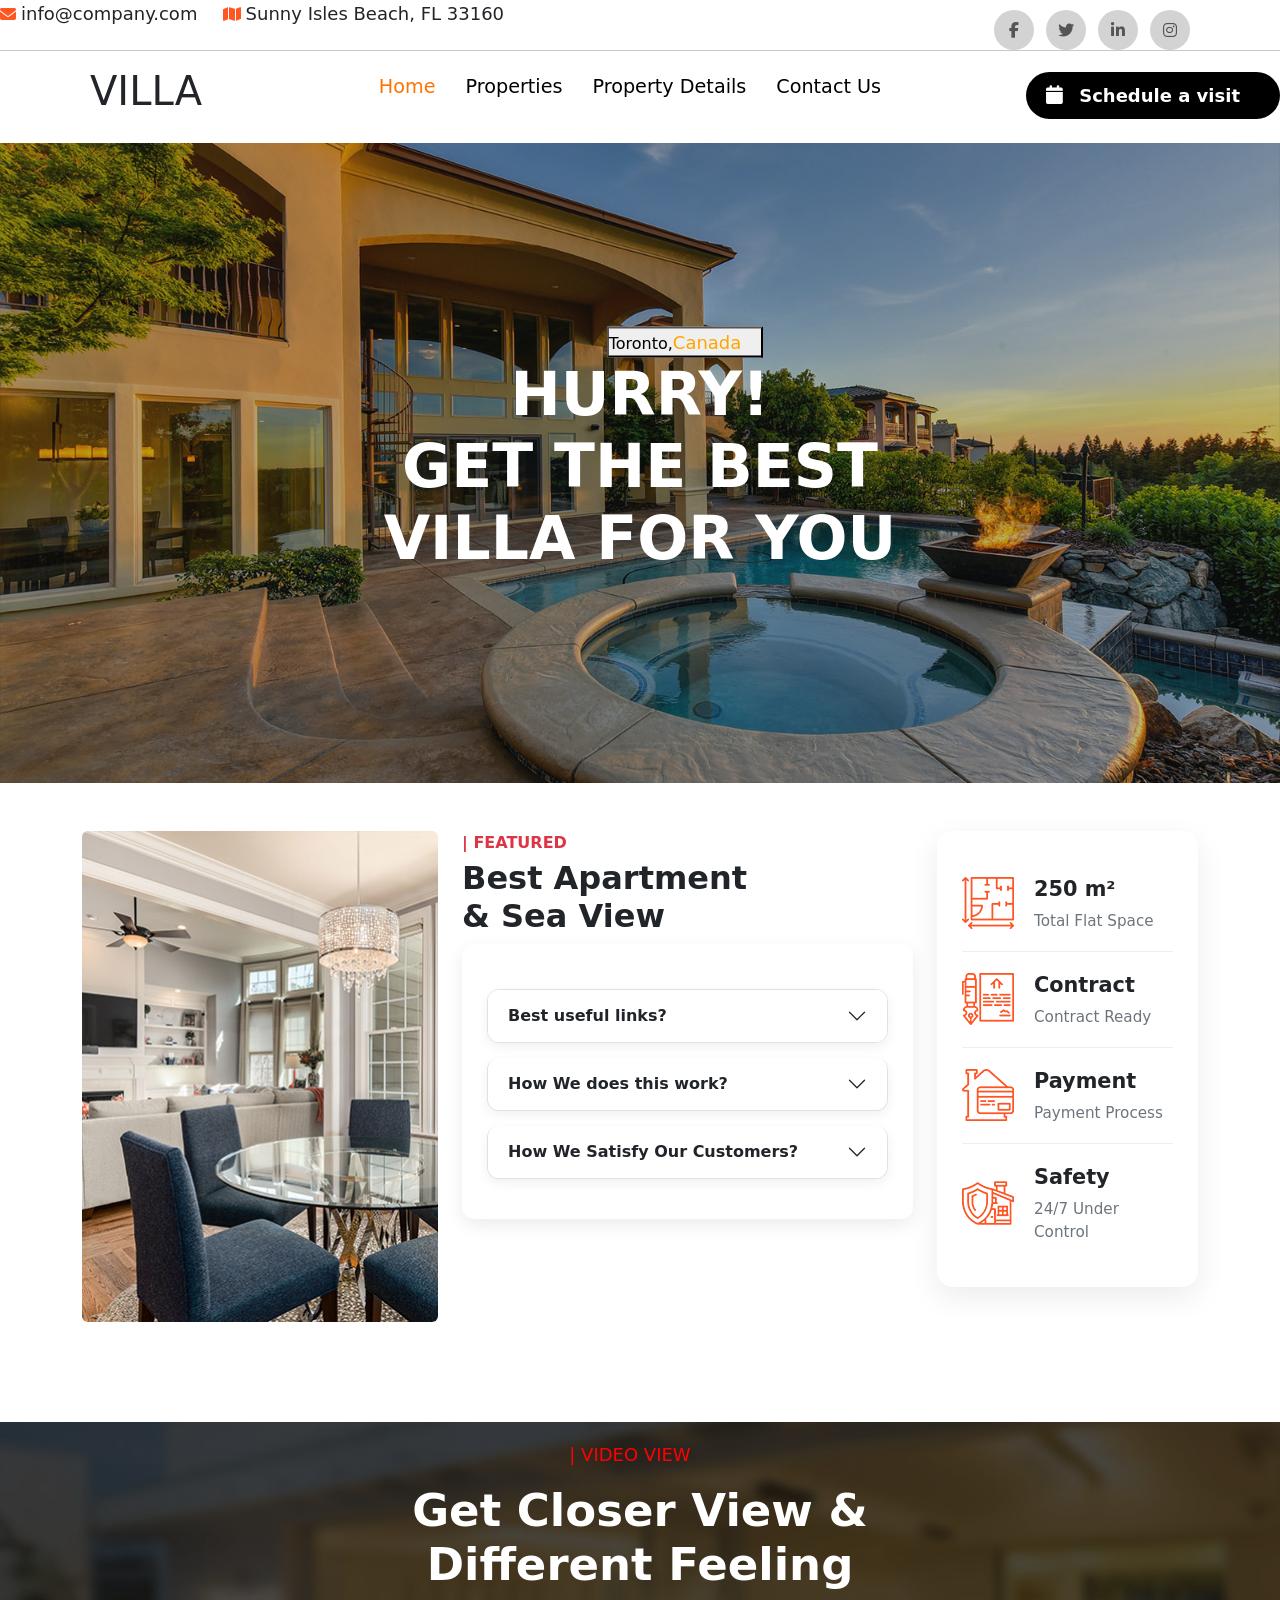
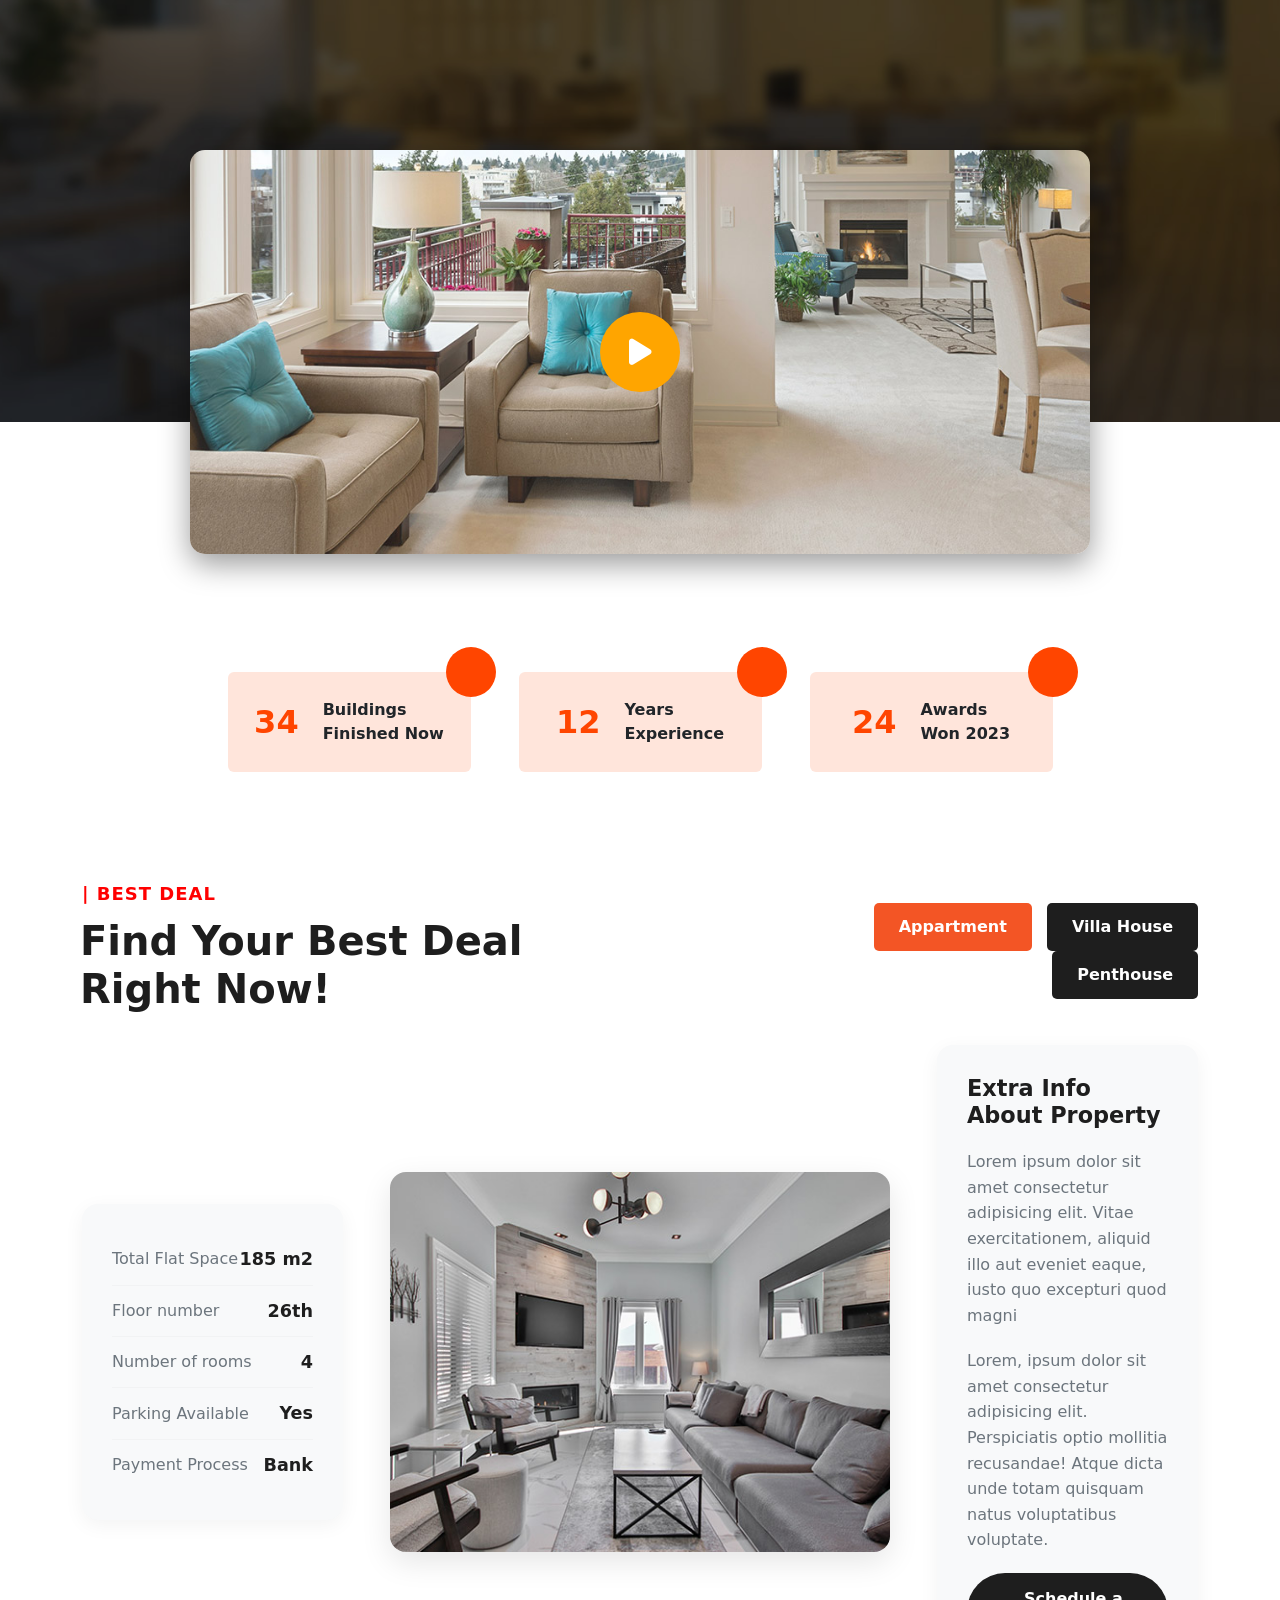
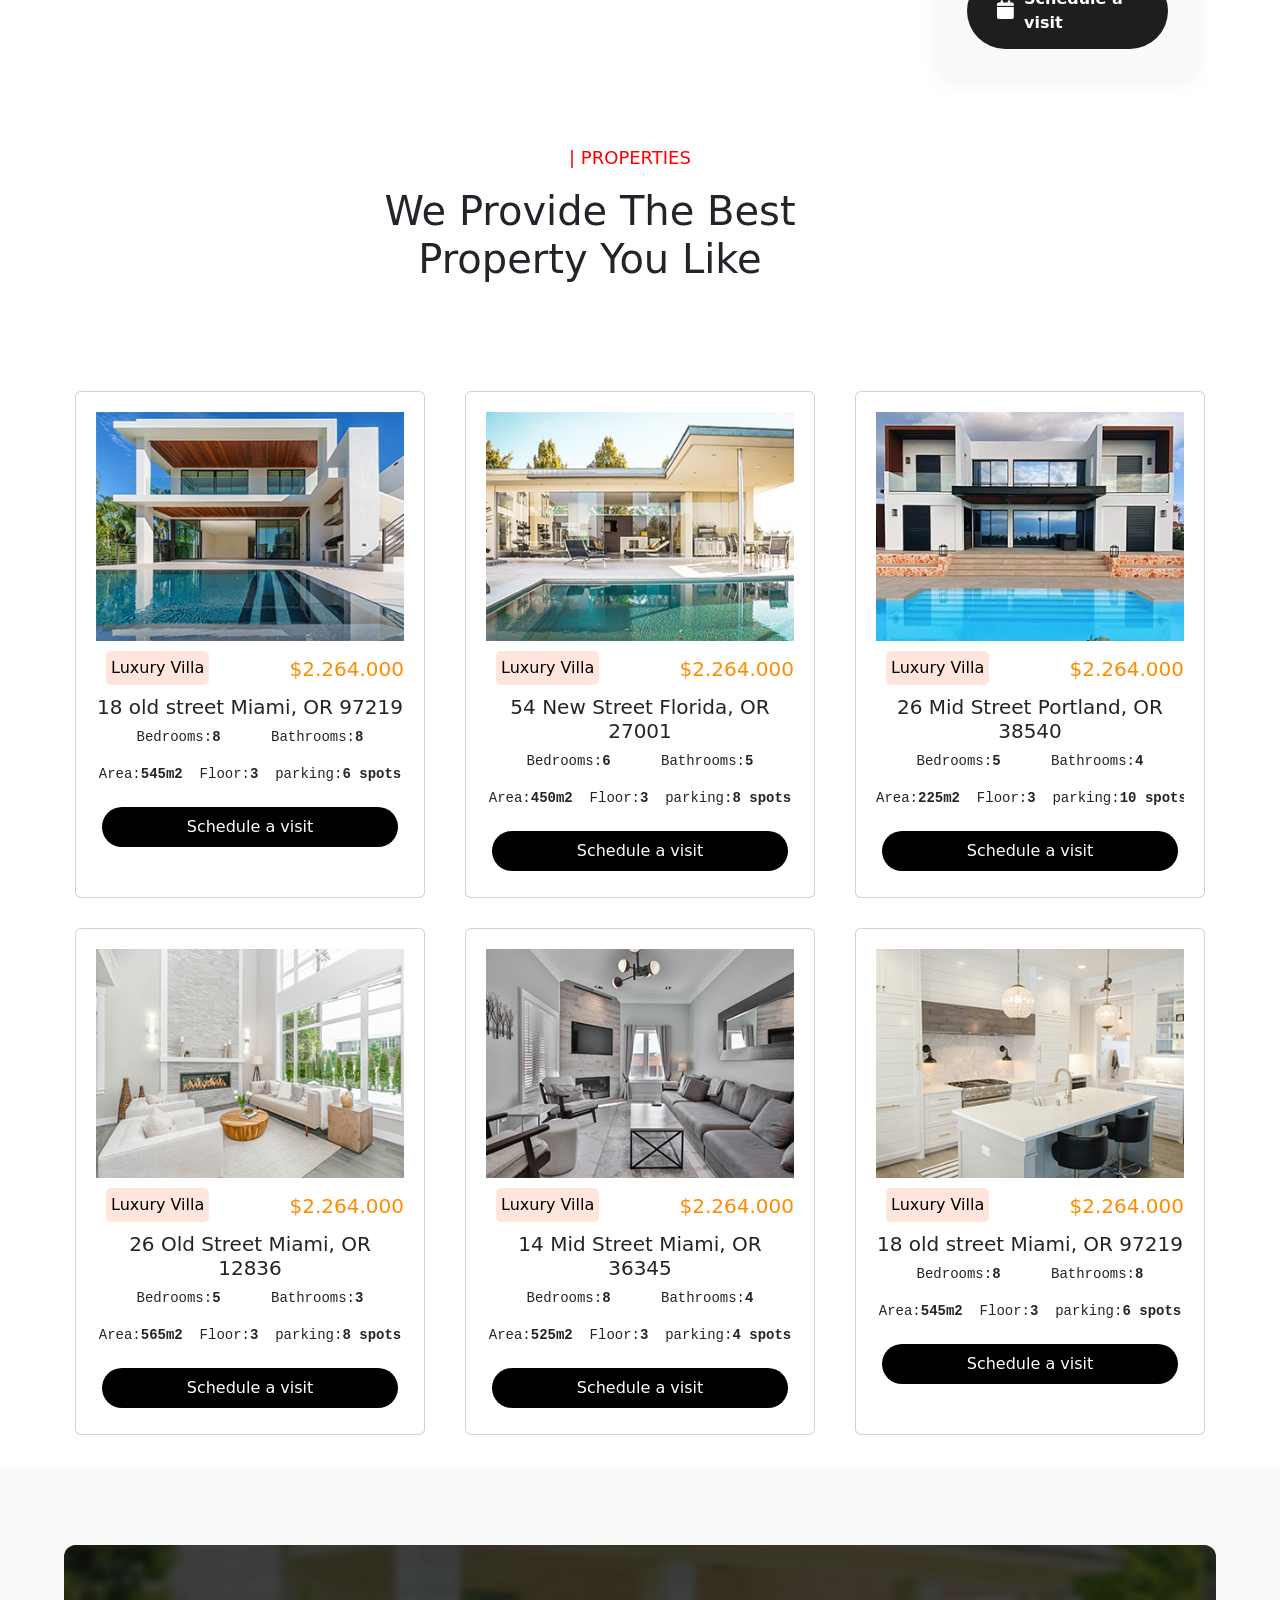
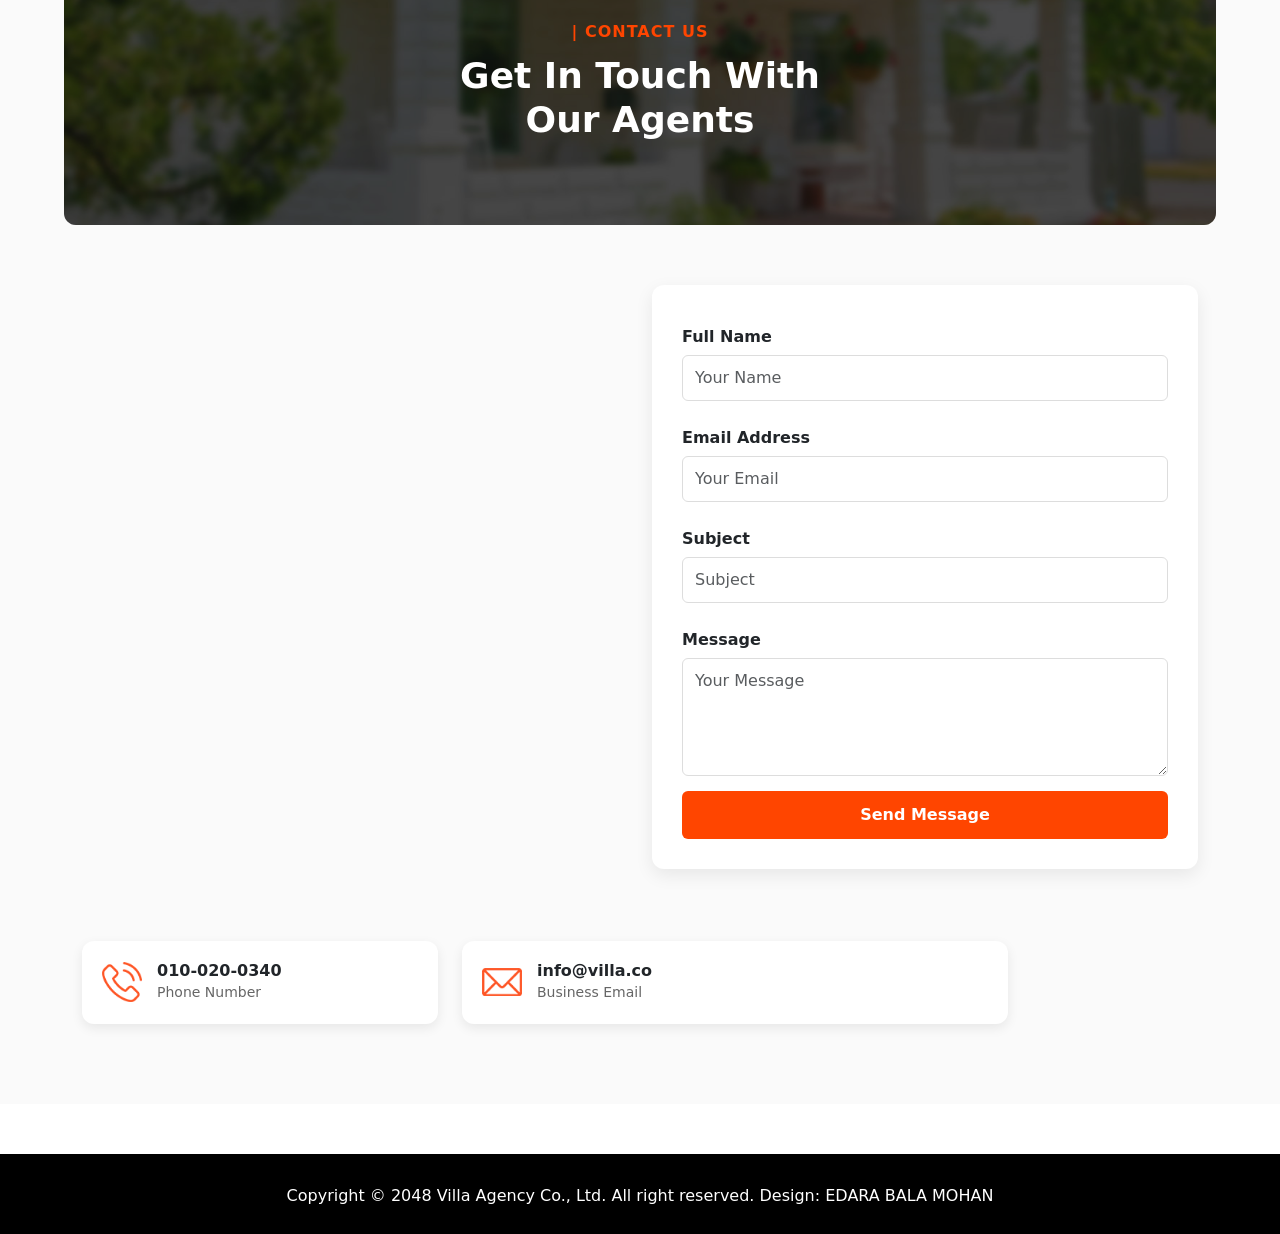
==== index.html @ 191e560f "Update Villa Project" ====
<!DOCTYPE html>
<html lang="en">
<head> 
    <meta charset="UTF-8">
    <meta name="viewport" content="width=device-width, initial-scale=1.0">
    <link rel="stylesheet" href="https://cdnjs.cloudflare.com/ajax/libs/font-awesome/6.5.1/css/all.min.css">
    <link rel="stylesheet" href="style.css">
    <link href="https://cdn.jsdelivr.net/npm/bootstrap@5.3.2/dist/css/bootstrap.min.css" rel="stylesheet">
    <title>Home</title>
</head>
<body>
        <i class="fas fa-envelope" style="color: #ff5722;"></i>
    <span> info@company.com</span>
    <i class="fas fa-map" style="color: #ff5722;"></i>
    <span>Sunny Isles Beach, FL 33160</span>
    
    <div class="social">
        <a href="#" class="circle facebook">
            <i class="fab fa-facebook-f"></i>
        </a>
        <a href="#" class="circle twitter">
            <i class="fab fa-twitter"></i>
        </a>
        <a href="#" class="circle linkedin">
            <i class="fab fa-linkedin-in"></i>
        </a>
        <a href="#" class="circle instagram">
            <i class="fab fa-instagram"></i>
        </a>
    </div>
    <hr>
        <header class="link">
            <h1>VILLA</h1>
            <ul>
                <li><a href="./index.html" class="active">Home</a></li>
                <li><a href="./properties.html">Properties</a></li>
                <li><a href="./propertydetails.html">Property Details</a></li>
                <li><a href="./contactus.html">Contact Us</a></li>
            </ul>
            <a class="cta1" href="#"><span style="color:white;">
                <span class="fa fa-calendar" style="color: white;"></span>
                Schedule a visit</span>
            </a>
        </header>
        <div class="hello">
            <img src="./ASSECTS/banner-01.jpg" alt="">
        </div>
        <div class="hello1">
            <button class="ha">Toronto,<span style="color: orange;">Canada</span></button>
            <h1>HURRY!</h1>
            <h1>GET THE BEST</h1>
            <h1>VILLA FOR YOU</h1>
        </div>
<div class="container my-5">
  <div class="row g-4 align-items-start">
    <div class="col-lg-4 col-md-12">
      <img src="./ASSECTS/featured.jpg" alt="Featured" class="img-fluid rounded">
    </div>

    <div class="col-lg-5 col-md-7">
      <p class="text-danger fw-bold mb-1">| FEATURED</p>
      <h2 class="fw-bold">Best Apartment<br>& Sea View</h2>

      <div class="links-box">
        <div class="accordion" id="accordionExample">
        <div class="accordion-item">
            <h2 class="accordion-header">
            <button class="accordion-button collapsed" type="button" data-bs-toggle="collapse" data-bs-target="#collapseOne" aria-expanded="false" aria-controls="collapseOne">
                Best useful links?
            </button>
            </h2>
            <div id="collapseOne" class="accordion-collapse collapse" data-bs-parent="#accordionExample">
            <div class="accordion-body">
                <p>Got <b>the best villa</b> website template in HTML css and
                Bootstrap for your business. XYZ provides you the <span style="color: blue;">best
                service</span> in the world. Please tell your friends about it.</p>
            </div>
            </div>
        </div>

        <div class="accordion-item">
            <h2 class="accordion-header">
            <button class="accordion-button collapsed" type="button" data-bs-toggle="collapse" data-bs-target="#collapseTwo" aria-expanded="false" aria-controls="collapseTwo">
                How We does this work?
            </button>
            </h2>
            <div id="collapseTwo" class="accordion-collapse collapse" data-bs-parent="#accordionExample">
            <div class="accordion-body">
                <p>Lorem ipsum dolor sit amet consectetur adipisicing elit.
                Maiores ipsa harum, amet veritatis dolorum itaque exercitationem?
                Debitis voluptas voluptatem,ipsum sed quaerat dolorum?</p>
            </div>
            </div>
        </div>

        <div class="accordion-item">
            <h2 class="accordion-header">
            <button class="accordion-button collapsed" type="button" data-bs-toggle="collapse" data-bs-target="#collapseThree" aria-expanded="false" aria-controls="collapseThree">
                How We Satisfy Our Customers?
            </button>
            </h2>
            <div id="collapseThree" class="accordion-collapse collapse" data-bs-parent="#accordionExample">
            <div class="accordion-body">
                <p>Lorem ipsum dolor, sit amet consectetur adipisicing elit. <br>
                Cumque, alias odit vitae sapiente, cum fuga ipsum, in ipsa illo <br>
                molestias reiciendis reprehenderit pariatur!</p>
            </div>
            </div>
        </div>
        </div>
      </div>
    </div>

    <div class="col-lg-3 col-md-5">
      <div class="info-card">
        <div class="info-item">
          <img class="home-2-img-icon" src="./ASSECTS/info-icon-01.png" alt="">
          <div>
            <div class="info-title">250 m²</div>
            <div class="info-sub">Total Flat Space</div>
          </div>
        </div>

        <div class="info-item">
          <img class="home-2-img-icon" src="./ASSECTS/info-icon-02.png" alt="">
          <div>
            <div class="info-title">Contract</div>
            <div class="info-sub">Contract Ready</div>
          </div>
        </div>

        <div class="info-item">
          <img class="home-2-img-icon" src="./ASSECTS/info-icon-03.png" alt="">
          <div>
            <div class="info-title">Payment</div>
            <div class="info-sub">Payment Process</div>
          </div>
        </div>

        <div class="info-item">
          <img class="home-2-img-icon" src="./ASSECTS/info-icon-04.png" alt="">
          <div>
            <div class="info-title">Safety</div>
            <div class="info-sub">24/7 Under Control</div>
          </div>
        </div>
      </div>
    </div>
  </div>
</div>
        <div class="ban">
            <div class="ban-text">
                <p class="small-text"><span style="color: red;">| VIDEO VIEW</span></p>
                <h2>Get Closer View &<br>Different Feeling</h2>
            </div>
            <div class="bn">
                <img src="./ASSECTS/video-frame.jpg" alt="">
                <div class="play-btn">
                    <i class="fa fa-play"></i>
                </div>
            </div>
        </div>
        <section class="ex">
            <div class="container my-5">
            <div class="row g-5 justify-content-center"> 
                <div class="col-6 col-md-3">
                <div class="rounded position-relative d-flex justify-content-center align-items-center px-4" 
                    style="background-color: #ffe5db; height: 100px;">
                    <span class="rounded-circle position-absolute top-0 start-100 translate-middle" 
                        style="width: 50px; height: 50px; background-color: orangered;"></span>
                    <div class="d-flex align-items-center">
                    <div class="fs-2 fw-bolder me-4" style="color: orangered;">34</div>
                    <div class="fw-semibold text-start">
                        Buildings<br>Finished Now
                    </div>
                    </div>
                </div>
                </div>

                <div class="col-6 col-md-3">
                <div class="rounded position-relative d-flex justify-content-center align-items-center px-4" 
                    style="background-color: #ffe5db; height: 100px;">
                    <span class="rounded-circle position-absolute top-0 start-100 translate-middle" 
                        style="width: 50px; height: 50px; background-color: orangered;"></span>
                    <div class="d-flex align-items-center">
                    <div class="fs-2 fw-bolder me-4" style="color: orangered;">12</div>
                    <div class="fw-semibold text-start">
                        Years<br>Experience
                    </div>
                    </div>
                </div>
                </div>

                <div class="col-6 col-md-3">
                <div class="rounded position-relative d-flex justify-content-center align-items-center px-4" 
                    style="background-color: #ffe5db; height: 100px;">
                    <span class="rounded-circle position-absolute top-0 start-100 translate-middle" 
                        style="width: 50px; height: 50px; background-color: orangered;"></span>
                    <div class="d-flex align-items-center">
                    <div class="fs-2 fw-bolder me-4" style="color: orangered;">24</div>
                    <div class="fw-semibold text-start">
                        Awards<br>Won 2023
                    </div>
                    </div>
                </div>
                </div>
            </div>
            </div>
        </section>
        <div class="container section-wrap">
            <div class="row align-items-center mb-4">
            <div class="col-lg-7">
                <div class="small-label"><span style="color: red;">| BEST DEAL</span></div>
                <h1 class="hero-title">Find Your Best Deal<br>Right Now!</h1>
            </div>
            <div class="col-lg-5">
                <div class="filters">
                    <button class="btn btn--accent">Appartment</button>
                    <button class="btn btn--dark">Villa House</button>
                    <button class="btn btn--dark">Penthouse</button>
                </div>
            </div>
        </div>
    
        <div class="row gy-4 align-items-center" >
            <div class="col-md-3 d-flex justify-content-center justify-content-md-start">
                <div class="flat-box">
                    <div class="flat-row" >
                        <div class="flat-label">Total Flat Space</div>
                        <div class="flat-value">185 m2</div>
                    </div>
                    <hr>

                    <div class="flat-row">
                        <div class="flat-label">Floor number</div>
                        <div class="flat-value">26th</div>
                    </div>
                    <hr>

                    <div class="flat-row" >
                        <div class="flat-label">Number of rooms</div>
                        <div class="flat-value">4</div>
                    </div>
                    <hr>

                    <div class="flat-row">
                        <div class="flat-label">Parking Available</div>
                        <div class="flat-value">Yes</div>
                    </div>
                    <hr >

                    <div class="flat-row" >
                        <div class="flat-label">Payment Process</div>
                        <div class="flat-value">Bank</div>
                    </div>
                </div>
            </div>

            <div class="col-md-6 d-flex justify-content-center">
                <img src="./ASSECTS/deal-01.jpg" alt="Property" class="house-pic">
            </div>
            <div class="col-md-3 d-flex justify-content-center justify-content-md-end">
                <div class="extra-info">
                    <h5>Extra Info About Property</h5>
                    <p style="justify-content:space-evenly">
                        Lorem ipsum dolor sit amet consectetur adipisicing elit. 
                        Vitae exercitationem, aliquid illo aut eveniet eaque, iusto quo excepturi quod magni  
                    </p>

                    <p>
                        Lorem, ipsum dolor sit amet consectetur adipisicing elit. Perspiciatis optio 
                        mollitia recusandae! Atque dicta unde totam quisquam natus voluptatibus voluptate.
                    </p>

                    <a class="cta" href="#">
                        <span class="fa fa-calendar"></span>
                        Schedule a visit
                    </a>
                </div>
            </div>
        </div>
  </div>
        <div class="best">
            <p><span style="color: red;">| PROPERTIES</span></p>
            <h1>We Provide The Best <br> Property You Like</h1>
        </div>
    <section class="product">
        <div class="card">
            <img src="./ASSECTS/property-01.jpg" alt="Boat">
            <div class="top-row">
                <button class="lu">Luxury Villa</button>
                <h5 class="price">$2.264.000</h5>
            </div>
            <h5>18 old street Miami, OR 97219</h5>
            <pre>Bedrooms:<b>8</b>      Bathrooms:<b>8</b></pre>
            <pre>Area:<b>545m2</b>  Floor:<b>3</b>  parking:<b>6 spots</b></pre>
            <button class="bo">Schedule a visit</button>
        </div>

        <div class="card">
            <img src="./ASSECTS/property-02.jpg" alt="Bat">
            <div class="top-row">
                <button class="lu">Luxury Villa</button>
                <h5 class="price">$2.264.000</h5>
            </div>
            <h5>54 New Street Florida, OR 27001</h5>
            <pre>Bedrooms:<b>6</b>      Bathrooms:<b>5</b></pre>
            <pre>Area:<b>450m2</b>  Floor:<b>3</b>  parking:<b>8 spots</b></pre>
            <button class="bo">Schedule a visit</button>
        </div>

        <div class="card">
            <img src="./ASSECTS/property-03.jpg" alt="Banana">
            <div class="top-row">
                <button class="lu">Luxury Villa</button>
                <h5 class="price">$2.264.000</h5>
            </div>
            <h5>26 Mid Street Portland, OR 38540</h5>
            <pre>Bedrooms:<b>5</b>      Bathrooms:<b>4</b></pre>
            <pre>Area:<b>225m2</b>  Floor:<b>3</b>  parking:<b>10 spots</b></pre>
            <button class="bo">Schedule a visit</button>
        </div>

        <div class="card">
            <img src="./ASSECTS/property-04.jpg" alt="Shoes">
            <div class="top-row">
                <button class="lu">Luxury Villa</button>
                <h5 class="price">$2.264.000</h5>
            </div>
            <h5>26 Old Street Miami, OR 12836</h5>
            <pre>Bedrooms:<b>5</b>      Bathrooms:<b>3</b></pre>
            <pre>Area:<b>565m2</b>  Floor:<b>3</b>  parking:<b>8 spots</b></pre>
            <button class="bo">Schedule a visit</button>
        </div>

        <div class="card">
            <img src="./ASSECTS/property-05.jpg" alt="Sun Glasses">
            <div class="top-row">
                <button class="lu">Luxury Villa</button>
                <h5 class="price">$2.264.000</h5>
            </div>
            <h5>14 Mid Street Miami, OR 36345</h5>
            <pre>Bedrooms:<b>8</b>      Bathrooms:<b>4</b></pre>
            <pre>Area:<b>525m2</b>  Floor:<b>3</b>  parking:<b>4 spots</b></pre>
            <button class="bo">Schedule a visit</button>
        </div>

        <div class="card">
            <img src="./ASSECTS/property-06.jpg" alt="Sun Screen">
            <div class="top-row">
                <button class="lu">Luxury Villa</button>
                <h5 class="price">$2.264.000</h5>
            </div>
            <h5>18 old street Miami, OR 97219</h5>
            <pre>Bedrooms:<b>8</b>      Bathrooms:<b>8</b></pre>
            <pre>Area:<b>545m2</b>  Floor:<b>3</b>  parking:<b>6 spots</b></pre>
            <button class="bo">Schedule a visit</button>
        </div>
    </section>

    <section class="contact-band" id="contact">

        <div class="contact-bg">
            <div class="contact-overlay">
                <p class="contact1">| CONTACT US</p>
                <h2 class="contact2">
                    Get In Touch With <br> Our Agents
                </h2>
            </div>
        </div>

        <div class="container mt-5">
            <div class="row g-4">

                <div class="col-lg-6">
                <iframe class="map-embed"
                    src="https://www.google.com/maps?q=KPHB,Hyderabad,Telangana&output=embed"
                    loading="lazy">
                </iframe>
                </div>

                <div class="col-lg-6">
                    <form class="contact-card">
                        <label>Full Name</label>
                        <input type="text" class="form-control" placeholder="Your Name">

                        <label>Email Address</label>
                        <input type="email" class="form-control" placeholder="Your Email">

                        <label>Subject</label>
                        <input type="text" class="form-control" placeholder="Subject">

                        <label>Message</label>
                        <textarea class="form-control" rows="4" placeholder="Your Message"></textarea>

                        <button class="btn-send">Send Message</button>
                    </form>
                </div>
            </div>

            <div class="row mt-5 g-4">
                <div class="col-md-4">
                    <div class="contact-info-box">
                        <img src="./ASSECTS/phone-icon.png">
                        <div>
                            <h6>010-020-0340</h6>
                            <small>Phone Number</small>
                        </div>
                    </div>
                </div>

                <div class="col-md-6">
                    <div class="contact-info-box">
                        <img src="./ASSECTS/email-icon.png">
                        <div>
                            <h6>info@villa.co</h6>
                            <small>Business Email</small>
                        </div>
                    </div>
                </div>
            </div>
        </div>

    </section>
    <footer>
        <div class="foo">
            Copyright &copy; 2048 Villa Agency Co., Ltd. All right reserved. Design: EDARA BALA MOHAN
        </div>
    </footer>
    <script src="https://cdn.jsdelivr.net/npm/bootstrap@5.3.8/dist/js/bootstrap.bundle.min.js"></script>
</body>
</html>
---- style.css ----
* {
    margin: 0;
    padding: 0;
    box-sizing: border-box;
}

body {
    font-family: Arial, sans-serif;
    background: #fff;
    color: #333;
}
span {
    font-size: large;
    margin-right: 20px;
}

hr {
    clear: both;
    margin-top: 20px;
}

/* =============================================
   NAVBAR / HEADER
   ============================================= */
.link {
    display: flex;
    flex-wrap: wrap;
    justify-content: space-between;
    align-items: center;
    position: sticky;
    top: 0;
    background-color: white;
    z-index: 1000;
}

.link h1 {
    margin-left: 90px;
}

.link a {
    text-decoration: none;
    color: black;
}

.link a.active {
    color: rgb(255, 115, 0);
}

ul {
    display: flex;
    list-style: none;
    gap: 30px;
    font-size: larger;
}

/* =============================================
   SOCIAL CIRCLES
   ============================================= */
.social {
    display: flex;
    gap: 12px;
    margin-top: 10px;
    float: right;
    margin-right: 90px;
}

.circle {
    width: 40px;
    height: 40px;
    background-color: #d3d3d3;
    border-radius: 50%;
    display: flex;
    align-items: center;
    justify-content: center;
    text-decoration: none;
    color: #555;
}

.circle:hover {
    background-color: orangered;
    color: #fff;
}

/* Footer social circles */
.foot {
    display: flex;
    gap: 12px;
    margin-top: 10px;
    margin-left: 530px;
}

.cir {
    width: 40px;
    height: 40px;
    background-color: #d3d3d3;
    border-radius: 50%;
    display: flex;
    align-items: center;
    justify-content: center;
    text-decoration: none;
    color: #555;
}

.cir:hover {
    background-color: rgb(255, 115, 0);
    color: #fff;
}

.cir1 {
    width: 40px;
    height: 40px;
    background-color: rgb(255, 115, 0);
    border-radius: 50%;
    display: flex;
    align-items: center;
    justify-content: center;
    text-decoration: none;
    color: white;
}

/* =============================================
   HOME / HERO
   ============================================= */
.home {
    padding: 20px;
    margin: 10px;
}

.hello {
    position: relative;
    margin-top: 20px;
}

.hello img {
    width: 100%;
    display: block;
}

.hello1 {
    position: absolute;
    top: 50%;
    left: 50%;
    transform: translate(-50%, -50%);
    text-align: center;
    color: white;
    width: 100%;
}

.hello1 .breadcrumb {
    background: white;
    color: black;
    border: none;
    padding: 10px 15px;
    display: inline-block;
    margin-bottom: 20px;
}

.hello1 h1 {
    margin: 0;
    font-size: 60px;
    font-weight: 700;
    color: white;
}

.ha {
    margin-left: 90px;
}

/* =============================================
   CTA BUTTONS
   ============================================= */
.cta1 {
    display: inline-flex;
    align-items: center;
    background-color: black;
    color: #fff;
    padding: 10px 20px;
    border-radius: 40px;
    text-decoration: none;
    font-weight: 600;
    border: none;
}

.cta1:hover {
    background-color: #f35525;
    color: #fff;
    text-decoration: none;
}

.cta1 .fa-calendar {
    margin-right: 10px;
    font-size: 1.2rem;
}

.cta {
    display: inline-flex;
    align-items: center;
    background-color: #1e1e1e;
    color: #fff;
    padding: 14px 30px;
    border-radius: 40px;
    text-decoration: none;
    font-weight: 600;
    transition: background-color 0.3s ease;
    border: none;
}

.cta:hover {
    background-color: #f35525;
    color: #fff;
    text-decoration: none;
}

.cta .fa-calendar {
    margin-right: 10px;
    font-size: 1.2rem;
}

/* =============================================
   FEATURE / INFO SECTION
   ============================================= */
.feature {
    margin-top: 150px;
    margin-left: 80px;
}

.info-card {
    background: #fff;
    padding: 25px;
    border-radius: 16px;
    box-shadow: 0 10px 30px rgba(0, 0, 0, 0.08);
}

.info-item {
    display: flex;
    align-items: center;
    gap: 20px;
    padding: 18px 0;
    border-bottom: 1px solid #eee;
}

.info-item:last-child {
    border-bottom: none;
}

.info-title {
    font-weight: 700;
    font-size: 1.3rem;
    margin-bottom: 5px;
}

.info-sub {
    color: #6c757d;
    font-size: 0.95rem;
}

/* =============================================
   SECTION LABELS & HEADINGS
   ============================================= */
.section-wrap {
    padding: 60px 0;
}

.small-label {
    color: #f35525;
    font-weight: 600;
    letter-spacing: 1px;
    margin-bottom: 10px;
}

.hero-title {
    font-size: 2.5rem;
    font-weight: 700;
    color: #1e1e1e;
    line-height: 1.2;
    margin-left: -2px;
}

.section-subtitle {
    color: #f35525;
    font-weight: 600;
    letter-spacing: 1px;
    margin-bottom: 10px;
}

.section-title {
    font-size: 2rem;
    font-weight: 700;
    margin-bottom: 20px;
}

.col-md-5 {
    margin-top: 20px;
}

.col-md-5 h2 {
    font-size: 32px;
    line-height: 1.3;
    margin-bottom: 20px;
}

/* =============================================
   FILTER BUTTONS
   ============================================= */
.filters {
    text-align: right;
}

.filters .btn {
    border-radius: 5px;
    padding: 12px 25px;
    font-weight: 600;
    font-size: 1rem;
    border: none;
    transition: all 0.3s ease;
    margin-left: 10px;
}

.btn.btn--accent,
.btn--accent {
    background-color: #f35525;
    color: #fff;
}

.btn.btn--accent:hover,
.btn--accent:hover {
    background-color: #d9441e;
    color: #fff;
}

.btn.btn--dark,
.btn--dark {
    background-color: #1e1e1e;
    color: #fff;
}

.btn.btn--dark:hover,
.btn--dark:hover {
    background-color: #2c2c2c;
    color: #fff;
}

/* =============================================
   PROPERTY / FLAT CARD
   ============================================= */
.flat-box {
    background: #f8f9fa;
    border-radius: 16px;
    padding: 30px;
    box-shadow: 0 5px 20px rgba(0, 0, 0, 0.05);
    width: 100%;
    max-width: 300px;
}

.flat-row {
    display: flex;
    justify-content: space-between;
    align-items: center;
    padding: 12px 0;
}

.flat-label {
    color: #6c757d;
    font-weight: 500;
    font-size: 1rem;
}

.flat-value {
    color: #1e1e1e;
    font-weight: 700;
    font-size: 1.1rem;
}

.flat-box hr {
    margin: 0;
    border: 0;
    border-top: 1px solid #e0e0e0;
}

.house-pic {
    width: 100%;
    max-width: 500px;
    border-radius: 16px;
    box-shadow: 0 10px 30px rgba(0, 0, 0, 0.1);
    display: block;
}

.extra-info {
    background: #f8f9fa;
    border-radius: 16px;
    padding: 30px;
    box-shadow: 0 5px 20px rgba(0, 0, 0, 0.05);
    width: 100%;
    max-width: 300px;
}

.extra-info h5 {
    font-size: 1.4rem;
    font-weight: 700;
    color: #1e1e1e;
    margin-bottom: 20px;
}

.extra-info p {
    color: #6c757d;
    line-height: 1.6;
    margin-bottom: 20px;
}

/* =============================================
   LINKS BOX
   ============================================= */
.links-box {
    background: #ffffff;
    padding: 25px;
    border-radius: 12px;
    box-shadow: 0 6px 18px rgba(0, 0, 0, 0.08);
}

.links-box h6 {
    font-size: 16px;
    font-weight: 700;
    margin-bottom: 10px;
}

.links-box hr {
    border: none;
    height: 1px;
    background: #e5e5e5;
    margin-bottom: 15px;
}

.links-box p {
    font-size: 15px;
    line-height: 1.7;
    color: #444;
    margin-bottom: 20px;
}

.links-box strong {
    display: block;
    margin-top: 10px;
    color: #000;
}

/* =============================================
   ACCORDION
   ============================================= */
.accordion {
    margin-top: 20px;
}

.accordion-item {
    border: none;
    border-radius: 12px !important;
    overflow: hidden;
    margin-bottom: 15px;
    box-shadow: 0 4px 12px rgba(0, 0, 0, 0.06);
}

.accordion-button {
    font-weight: 600;
    background: #fff;
    color: #000;
    padding: 1.2rem 1.5rem;
}

.accordion-button:not(.collapsed) {
    background: #fff5f0;
    color: #f35525;
    box-shadow: none;
}

.accordion-button:focus {
    box-shadow: none;
}

.accordion-body {
    padding: 1.5rem;
    font-size: 0.95rem;
    line-height: 1.7;
    color: #444;
}

/* =============================================
   PRODUCT / CARDS
   ============================================= */
.product {
    display: flex;
    flex-wrap: wrap;
    justify-content: center;
    column-gap: 40px;
    row-gap: 30px;
    margin: 30px 0;
    margin-top: 100px;
}

.card {
    border: 2px solid whitesmoke;
    width: 350px;
    border-radius: 10px;
    text-align: center;
    padding: 20px;
}

.card img {
    width: 100%;
    max-height: 250px;
    object-fit: contain;
}

.lu {
    background-color: #ffe5db;
    border: none;
    border-radius: 5px;
    margin-right: 10px;
    margin-left: 10px;
    padding: 5px;
    margin-bottom: 10px;
}

.top-row {
    display: flex;
    justify-content: space-between;
    align-items: center;
    margin-top: 10px;
}

.price {
    color: darkorange;
}

.bo {
    background-color: black;
    color: white;
    margin: 6px;
    padding: 8px 14px;
    cursor: pointer;
    border-radius: 40px;
    border: none;
}

.card button:hover {
    background-color: orange;
    color: white;
    border: 2px solid orange;
}

/* =============================================
   VIDEO BANNER SECTION
   ============================================= */
.ban {
    background-image: url(./ASSECTS/video-bg.jpg);
    height: 600px;
    background-size: cover;
    background-position: center;
    position: relative;
    display: flex;
    justify-content: center;
    align-items: center;
    flex-direction: column;
    margin-top: 100px;
}

.ban::before {
    content: "";
    position: absolute;
    top: 0;
    left: 0;
    width: 100%;
    height: 100%;
    background: rgba(0, 0, 0, 0.4);
}

.ban-text {
    position: relative;
    z-index: 2;
    text-align: center;
    color: white;
}

.ban-text h2 {
    font-size: 45px;
    font-weight: bold;
}

.bn {
    position: relative;
    bottom: -150px;
    z-index: 2;
}

.bn img {
    width: 900px;
    border-radius: 15px;
    box-shadow: 0 10px 30px rgba(0, 0, 0, 0.4);
}

.play-btn {
    position: absolute;
    top: 50%;
    left: 50%;
    transform: translate(-50%, -50%);
    width: 80px;
    height: 80px;
    background-color: orange;
    border-radius: 50%;
    display: flex;
    align-items: center;
    justify-content: center;
    cursor: pointer;
}

.play-btn i {
    color: white;
    font-size: 30px;
}

.ex {
    margin-top: 250px;
}

.best {
    margin-top: 5px;
    text-align: center;
    align-content: center;
}

.best h1 {
    margin-right: 100px;
}

/* =============================================
   SHOW / SIDEBAR NAV
   ============================================= */
.show {
    margin-top: 50px;
    margin-left: 50px;
}

.show a {
    text-decoration: none;
    color: white;
}

.show a:hover {
    color: orange;
}

.act {
    padding: 10px;
    background-color: orange;
    color: white;
    border-radius: 5px;
    justify-content: space-between;
    border: 2px solid orange;
}

.A {
    padding: 10px;
    background-color: black;
    color: white;
    border-radius: 5px;
    justify-content: space-between;
}

/* =============================================
   BANNER PAGE OVERLAY
   ============================================= */
.banner {
    position: relative;
    width: 100%;
    margin-top: 50px;
}

.banner img {
    width: 100%;
    display: block;
}

.banner-overlay {
    position: absolute;
    top: 50%;
    left: 50%;
    transform: translate(-50%, -50%);
    color: #fff;
    text-align: center;
}

.banner-overlay .breadcrumb {
    background-color: white;
    font-size: 1rem;
    letter-spacing: 2px;
    margin-bottom: 10px;
    border: none;
    border-radius: 2px;
    padding: 10px;
}

.banner-overlay h1 {
    font-size: 3.5rem;
    font-weight: 700;
    margin: 0;
}

.img-fluid {
    width: 600px;
    height: 500px;
}

/* =============================================
   CONTACT SECTION
   ============================================= */
.contact-band {
    padding: 80px 0;
    background: #fafafa;
}

.contact-bg {
    height: 280px;
    width: 90%;
    margin: 0 auto 60px;
    background: url("./ASSECTS/contact-bg.jpg") center/cover no-repeat;
    border-radius: 12px;
    position: relative;
}

.contact-overlay {
    position: absolute;
    inset: 0;
    background: rgba(0, 0, 0, 0.45);
    display: flex;
    flex-direction: column;
    align-items: center;
    justify-content: center;
    color: #fff;
    border-radius: 12px;
}

.contact1 {
    color: orangered;
    font-weight: 700;
    letter-spacing: 1px;
    margin-bottom: 10px;
}

.contact2 {
    font-size: 36px;
    font-weight: 800;
    text-align: center;
}

.map-embed {
    width: 100%;
    height: 380px;
    border: 0;
    border-radius: 12px;
}

.contact-card {
    background: #fff;
    padding: 30px;
    border-radius: 12px;
    box-shadow: 0 6px 18px rgba(0, 0, 0, 0.08);
    height: 100%;
    display: flex;
    flex-direction: column;
}

.contact-card label {
    font-weight: 600;
    margin: 10px 0 6px;
    display: block;
}

.contact-card .form-control {
    margin-bottom: 15px;
    padding: 10px 12px;
    border-radius: 6px;
    border: 1px solid #ddd;
}

.btn-send {
    background: orangered;
    color: #fff;
    border: none;
    padding: 12px;
    width: 100%;
    border-radius: 6px;
    font-weight: 600;
    cursor: pointer;
    transition: background 0.3s ease;
}

.btn-send:hover {
    background: #e14a30;
}

.contact-info-box {
    background: #fff;
    padding: 20px;
    border-radius: 12px;
    display: flex;
    align-items: center;
    gap: 15px;
    box-shadow: 0 4px 12px rgba(0, 0, 0, 0.08);
}

.contact-info-box img {
    width: 40px;
}

.contact-info-box h6 {
    margin: 0;
    font-weight: 700;
}

.contact-info-box small {
    color: #666;
}

/* =============================================
   FOOTER
   ============================================= */
.foo {
    text-align: center;
    background-color: #000;
    color: #fff;
    height: 80px;
    align-content: center;
    padding: 30px 0;
    margin-top: 50px;
}

/* =============================================
   RESPONSIVE — TABLET & MOBILE
   ============================================= */
@media (max-width: 768px) {

    .top-bar,
    .link {
        padding: 10px 20px;
    }

    .social {
        float: none;
        margin-right: 0;
        justify-content: center;
        width: 100%;
    }

    ul {
        flex-wrap: wrap;
        gap: 15px;
    }

    h1 {
        margin-left: 20px;
    }

    .banner-overlay h1 {
        font-size: 2rem;
    }

    .filters {
        text-align: left;
        margin-top: 20px;
    }

    .filters .btn {
        margin-left: 0;
        margin-right: 10px;
    }

    .flat-box,
    .extra-info {
        max-width: 100%;
    }

    .hello1 {
        left: 50%;
        transform: translateX(-50%);
        width: 100%;
        font-size: medium;
    }

    .hello1 h1 {
        font-size: 2rem;
    }

    .contact-bg {
        height: 280px;
        width: 90%;
        margin: 40px auto 60px;
    }

    .contact2 {
        font-size: 28px;
    }
}
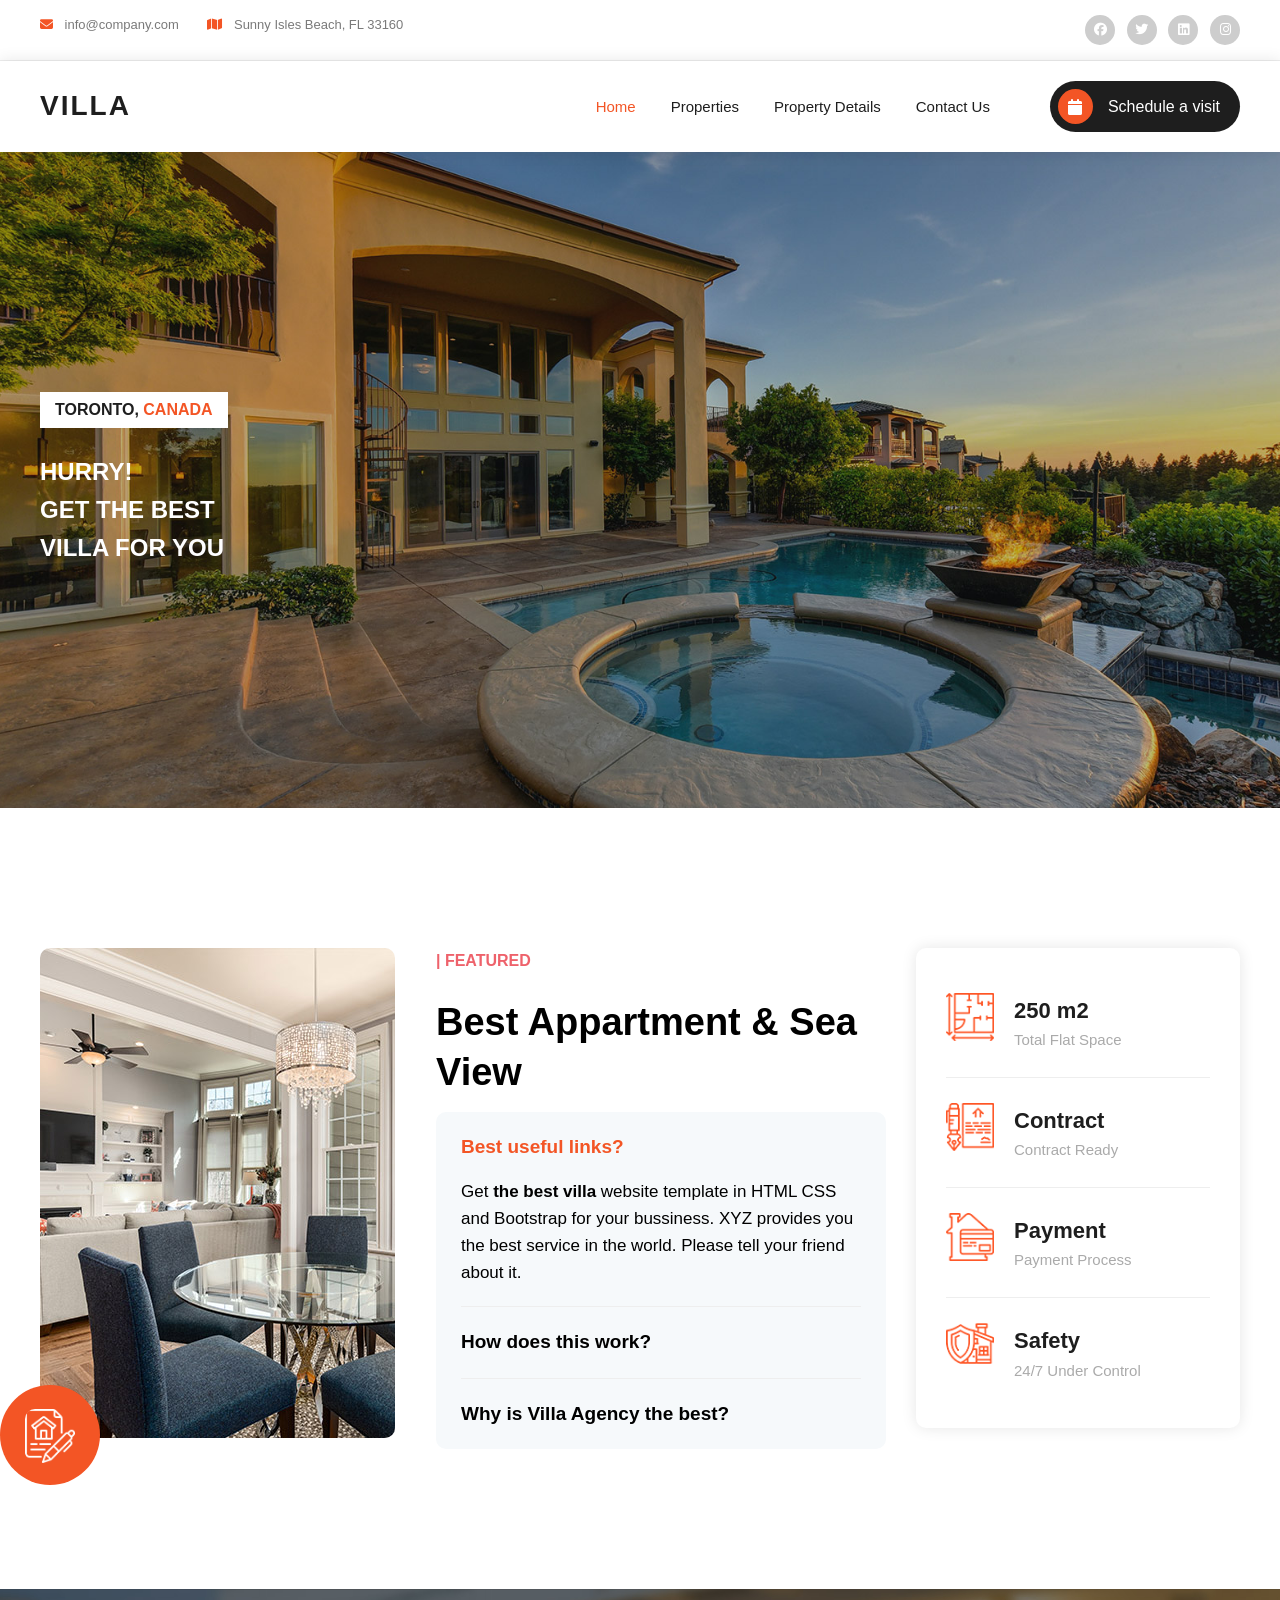
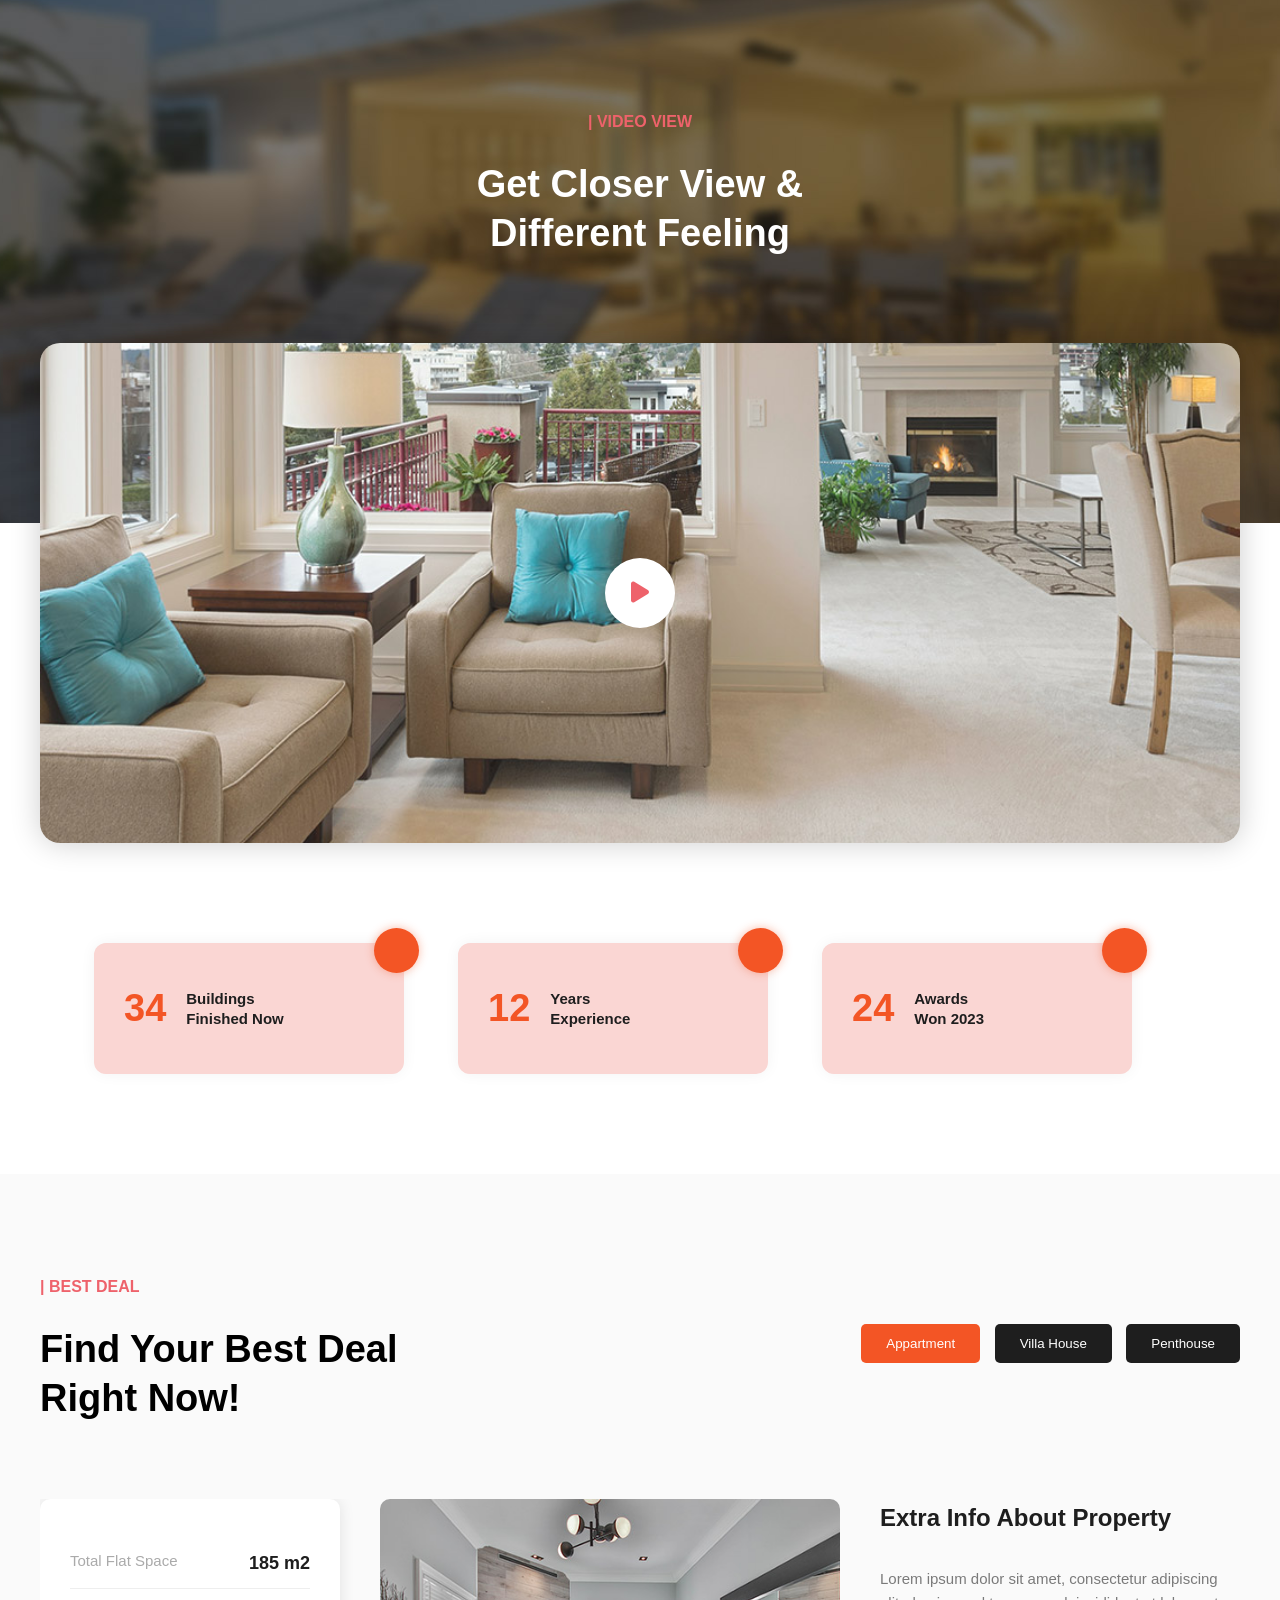
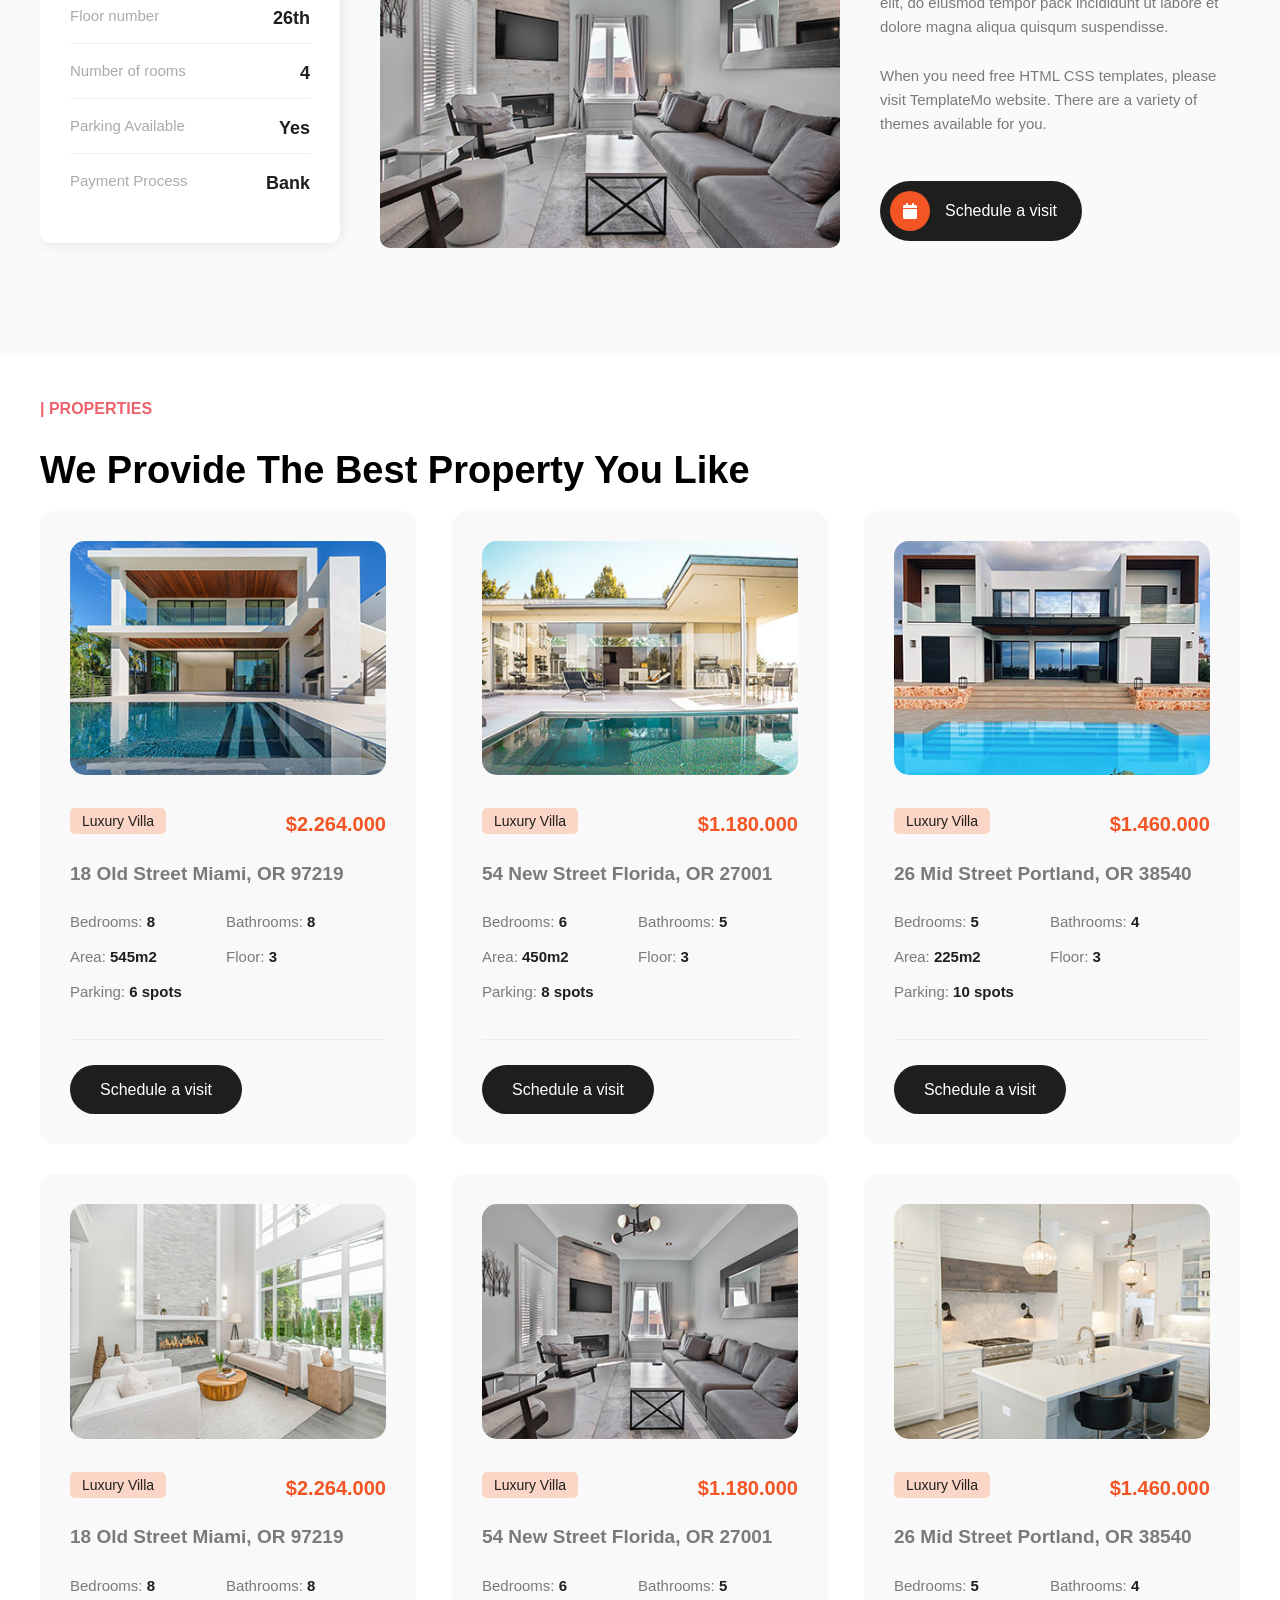
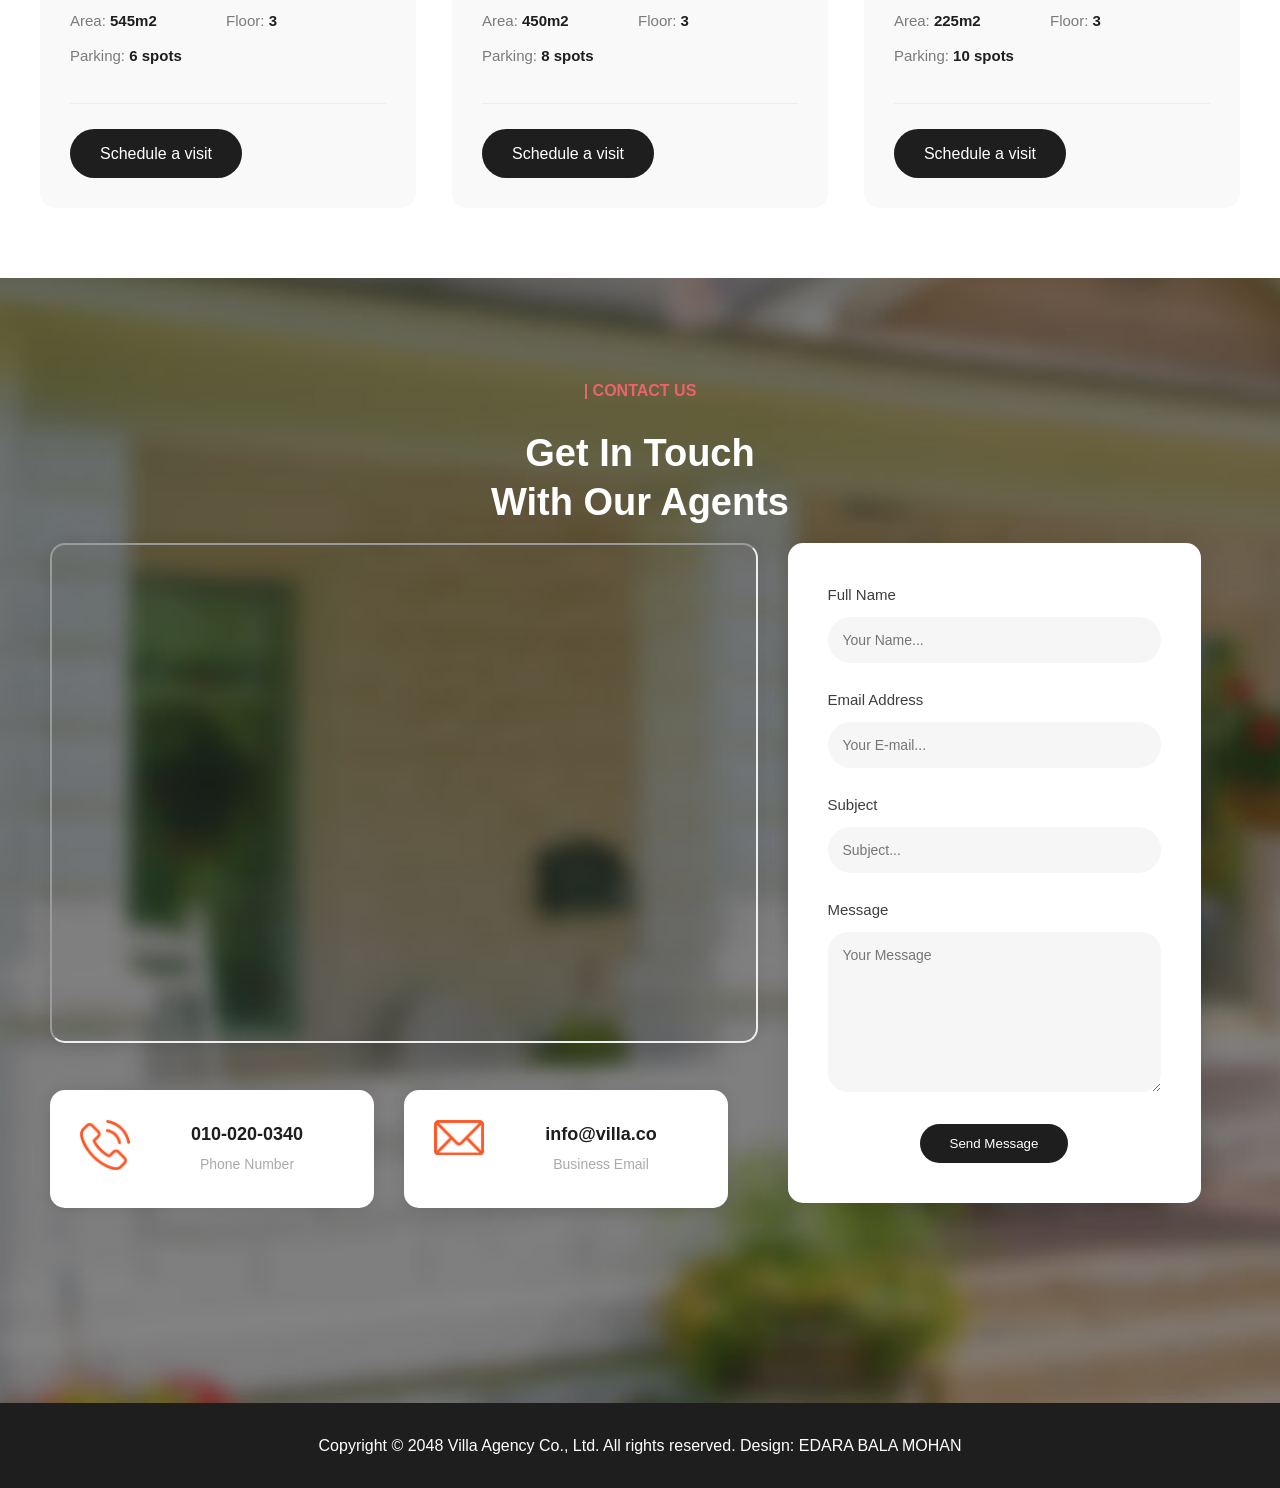
==== commit b4d71da3: "Merge remote changes" ====
--- a/index.html
+++ b/index.html
@@ -1,433 +1,368 @@
-
 <!DOCTYPE html>
 <html lang="en">
-<head> 
+
+<head>
     <meta charset="UTF-8">
     <meta name="viewport" content="width=device-width, initial-scale=1.0">
-    <link rel="stylesheet" href="https://cdnjs.cloudflare.com/ajax/libs/font-awesome/6.5.1/css/all.min.css">
-    <link rel="stylesheet" href="style.css">
-    <link href="https://cdn.jsdelivr.net/npm/bootstrap@5.3.2/dist/css/bootstrap.min.css" rel="stylesheet">
-    <title>Home</title>
+    <title>Villa Project</title>
+    <link rel="stylesheet" href="./style.css">
+    <!-- Icons -->
+    <link rel="stylesheet" href="https://cdnjs.cloudflare.com/ajax/libs/font-awesome/6.4.0/css/all.min.css">
 </head>
+
 <body>
-        <i class="fas fa-envelope" style="color: #ff5722;"></i>
-    <span> info@company.com</span>
-    <i class="fas fa-map" style="color: #ff5722;"></i>
-    <span>Sunny Isles Beach, FL 33160</span>
-    
-    <div class="social">
-        <a href="#" class="circle facebook">
-            <i class="fab fa-facebook-f"></i>
-        </a>
-        <a href="#" class="circle twitter">
-            <i class="fab fa-twitter"></i>
-        </a>
-        <a href="#" class="circle linkedin">
-            <i class="fab fa-linkedin-in"></i>
-        </a>
-        <a href="#" class="circle instagram">
-            <i class="fab fa-instagram"></i>
-        </a>
+    <!-- TOP BAR -->
+    <div class="top-info">
+        <div class="container clearfix">
+            <div class="info-left">
+                <div class="info-box"><i class="fa-solid fa-envelope"></i> info@company.com</div>
+                <div class="info-box"><i class="fa-solid fa-map"></i> Sunny Isles Beach, FL 33160</div>
+            </div>
+            <div class="info-right">
+                <div class="social-icons">
+                    <a href="#"><i class="fa-brands fa-facebook"></i></a>
+                    <a href="#"><i class="fa-brands fa-twitter"></i></a>
+                    <a href="#"><i class="fa-brands fa-linkedin"></i></a>
+                    <a href="#"><i class="fa-brands fa-instagram"></i></a>
+                </div>
+            </div>
+        </div>
     </div>
-    <hr>
-        <header class="link">
-            <h1>VILLA</h1>
-            <ul>
-                <li><a href="./index.html" class="active">Home</a></li>
-                <li><a href="./properties.html">Properties</a></li>
-                <li><a href="./propertydetails.html">Property Details</a></li>
-                <li><a href="./contactus.html">Contact Us</a></li>
-            </ul>
-            <a class="cta1" href="#"><span style="color:white;">
-                <span class="fa fa-calendar" style="color: white;"></span>
-                Schedule a visit</span>
-            </a>
-        </header>
-        <div class="hello">
-            <img src="./ASSECTS/banner-01.jpg" alt="">
-        </div>
-        <div class="hello1">
-            <button class="ha">Toronto,<span style="color: orange;">Canada</span></button>
-            <h1>HURRY!</h1>
-            <h1>GET THE BEST</h1>
-            <h1>VILLA FOR YOU</h1>
-        </div>
-<div class="container my-5">
-  <div class="row g-4 align-items-start">
-    <div class="col-lg-4 col-md-12">
-      <img src="./ASSECTS/featured.jpg" alt="Featured" class="img-fluid rounded">
+    <!-- HEADER -->
+    <header class="header">
+        <div class="container clear">
+            <a href="./index.html" class="logo">VILLA</a>
+            <nav class="nav clear">
+                <ul class="menu">
+                    <li><a href="./index.html"  class="active">Home</a></li>
+                    <li><a href="./properties.html">Properties</a></li>
+                    <li><a href="./property-details.html">Property Details</a></li>
+                    <li><a href="./contact.html">Contact Us</a></li>
+                </ul>
+                <a href="#" class="schedule-btn">
+                    <div class="round-icon"><i class="fa-solid fa-calendar"></i></div>
+                    Schedule a visit
+                </a>
+            </nav>
+        </div>
+    </header>
+    <!-- HERO SECTION -->
+    <section class="hero">
+        <div class="container">
+            <div class="label">TORONTO, <span class="orange-text">CANADA</span></div>
+            <h1>HURRY!<br>GET THE BEST<br>VILLA FOR YOU</h1>
+        </div>
+    </section>
+
+    <!-- FEATURED SECTION -->
+    <section class="featured">
+        <div class="container clearfix">
+
+            <div class="featured-left">
+                <img src="./Assets/featured.jpg" alt="Featured">
+                <div class="info-icon"><img src="./Assets/featured-icon.png" alt="Icon"></div>
+            </div>
+
+            <div class="featured-middle">
+                <div class="heading">
+                    <h6>| Featured</h6>
+                    <h2>Best Appartment & Sea View</h2>
+                </div>
+                <div class="accordion">
+                    <div class="item">
+                        <h4 class="orange-text">Best useful links?</h4>
+                        <p style="font-size: 17px;">Get <strong>the best villa</strong> website template in HTML CSS and
+                            Bootstrap for your bussiness. XYZ provides you the best service in the world. Please tell
+                            your friend about it.</p>
+                    </div>
+                    <div class="item">
+                        <h4>How does this work?</h4>
+                    </div>
+                    <div class="item">
+                        <h4>Why is Villa Agency the best?</h4>
+                    </div>
+                </div>
+            </div>
+
+            <div class="featured-right">
+                <div class="info-table">
+                    <div class="info-item">
+                        <img src="./Assets/info-icon-01.png" alt="Icon">
+                        <div class="text">
+                            <h4>250 m2</h4>
+                            <p>Total Flat Space</p>
+                        </div>
+                    </div>
+                    <div class="info-item">
+                        <img src="./Assets/info-icon-02.png" alt="Icon">
+                        <div class="text">
+                            <h4>Contract</h4>
+                            <p>Contract Ready</p>
+                        </div>
+                    </div>
+                    <div class="info-item">
+                        <img src="./Assets/info-icon-03.png" alt="Icon">
+                        <div class="text">
+                            <h4>Payment</h4>
+                            <p>Payment Process</p>
+                        </div>
+                    </div>
+                    <div class="info-item">
+                        <img src="./Assets/info-icon-04.png" alt="Icon">
+                        <div class="text">
+                            <h4>Safety</h4>
+                            <p>24/7 Under Control</p>
+                        </div>
+                    </div>
+                </div>
+            </div>
+
+        </div>
+    </section>
+    <!-- VIDEO SECTION -->
+    <div class="video-section">
+        <div class="container">
+            <div class="heading">
+                <h6>| Video View</h6>
+                <h2>Get Closer View & <br>Different Feeling</h2>
+            </div>
+        </div>
     </div>
-
-    <div class="col-lg-5 col-md-7">
-      <p class="text-danger fw-bold mb-1">| FEATURED</p>
-      <h2 class="fw-bold">Best Apartment<br>& Sea View</h2>
-
-      <div class="links-box">
-        <div class="accordion" id="accordionExample">
-        <div class="accordion-item">
-            <h2 class="accordion-header">
-            <button class="accordion-button collapsed" type="button" data-bs-toggle="collapse" data-bs-target="#collapseOne" aria-expanded="false" aria-controls="collapseOne">
-                Best useful links?
-            </button>
-            </h2>
-            <div id="collapseOne" class="accordion-collapse collapse" data-bs-parent="#accordionExample">
-            <div class="accordion-body">
-                <p>Got <b>the best villa</b> website template in HTML css and
-                Bootstrap for your business. XYZ provides you the <span style="color: blue;">best
-                service</span> in the world. Please tell your friends about it.</p>
-            </div>
-            </div>
-        </div>
-
-        <div class="accordion-item">
-            <h2 class="accordion-header">
-            <button class="accordion-button collapsed" type="button" data-bs-toggle="collapse" data-bs-target="#collapseTwo" aria-expanded="false" aria-controls="collapseTwo">
-                How We does this work?
-            </button>
-            </h2>
-            <div id="collapseTwo" class="accordion-collapse collapse" data-bs-parent="#accordionExample">
-            <div class="accordion-body">
-                <p>Lorem ipsum dolor sit amet consectetur adipisicing elit.
-                Maiores ipsa harum, amet veritatis dolorum itaque exercitationem?
-                Debitis voluptas voluptatem,ipsum sed quaerat dolorum?</p>
-            </div>
-            </div>
-        </div>
-
-        <div class="accordion-item">
-            <h2 class="accordion-header">
-            <button class="accordion-button collapsed" type="button" data-bs-toggle="collapse" data-bs-target="#collapseThree" aria-expanded="false" aria-controls="collapseThree">
-                How We Satisfy Our Customers?
-            </button>
-            </h2>
-            <div id="collapseThree" class="accordion-collapse collapse" data-bs-parent="#accordionExample">
-            <div class="accordion-body">
-                <p>Lorem ipsum dolor, sit amet consectetur adipisicing elit. <br>
-                Cumque, alias odit vitae sapiente, cum fuga ipsum, in ipsa illo <br>
-                molestias reiciendis reprehenderit pariatur!</p>
-            </div>
-            </div>
-        </div>
-        </div>
-      </div>
-    </div>
-
-    <div class="col-lg-3 col-md-5">
-      <div class="info-card">
-        <div class="info-item">
-          <img class="home-2-img-icon" src="./ASSECTS/info-icon-01.png" alt="">
-          <div>
-            <div class="info-title">250 m²</div>
-            <div class="info-sub">Total Flat Space</div>
-          </div>
-        </div>
-
-        <div class="info-item">
-          <img class="home-2-img-icon" src="./ASSECTS/info-icon-02.png" alt="">
-          <div>
-            <div class="info-title">Contract</div>
-            <div class="info-sub">Contract Ready</div>
-          </div>
-        </div>
-
-        <div class="info-item">
-          <img class="home-2-img-icon" src="./ASSECTS/info-icon-03.png" alt="">
-          <div>
-            <div class="info-title">Payment</div>
-            <div class="info-sub">Payment Process</div>
-          </div>
-        </div>
-
-        <div class="info-item">
-          <img class="home-2-img-icon" src="./ASSECTS/info-icon-04.png" alt="">
-          <div>
-            <div class="info-title">Safety</div>
-            <div class="info-sub">24/7 Under Control</div>
-          </div>
-        </div>
-      </div>
-    </div>
-  </div>
-</div>
-        <div class="ban">
-            <div class="ban-text">
-                <p class="small-text"><span style="color: red;">| VIDEO VIEW</span></p>
-                <h2>Get Closer View &<br>Different Feeling</h2>
-            </div>
-            <div class="bn">
-                <img src="./ASSECTS/video-frame.jpg" alt="">
-                <div class="play-btn">
-                    <i class="fa fa-play"></i>
-                </div>
-            </div>
-        </div>
-        <section class="ex">
-            <div class="container my-5">
-            <div class="row g-5 justify-content-center"> 
-                <div class="col-6 col-md-3">
-                <div class="rounded position-relative d-flex justify-content-center align-items-center px-4" 
-                    style="background-color: #ffe5db; height: 100px;">
-                    <span class="rounded-circle position-absolute top-0 start-100 translate-middle" 
-                        style="width: 50px; height: 50px; background-color: orangered;"></span>
-                    <div class="d-flex align-items-center">
-                    <div class="fs-2 fw-bolder me-4" style="color: orangered;">34</div>
-                    <div class="fw-semibold text-start">
-                        Buildings<br>Finished Now
-                    </div>
-                    </div>
-                </div>
-                </div>
-
-                <div class="col-6 col-md-3">
-                <div class="rounded position-relative d-flex justify-content-center align-items-center px-4" 
-                    style="background-color: #ffe5db; height: 100px;">
-                    <span class="rounded-circle position-absolute top-0 start-100 translate-middle" 
-                        style="width: 50px; height: 50px; background-color: orangered;"></span>
-                    <div class="d-flex align-items-center">
-                    <div class="fs-2 fw-bolder me-4" style="color: orangered;">12</div>
-                    <div class="fw-semibold text-start">
-                        Years<br>Experience
-                    </div>
-                    </div>
-                </div>
-                </div>
-
-                <div class="col-6 col-md-3">
-                <div class="rounded position-relative d-flex justify-content-center align-items-center px-4" 
-                    style="background-color: #ffe5db; height: 100px;">
-                    <span class="rounded-circle position-absolute top-0 start-100 translate-middle" 
-                        style="width: 50px; height: 50px; background-color: orangered;"></span>
-                    <div class="d-flex align-items-center">
-                    <div class="fs-2 fw-bolder me-4" style="color: orangered;">24</div>
-                    <div class="fw-semibold text-start">
-                        Awards<br>Won 2023
-                    </div>
-                    </div>
-                </div>
-                </div>
-            </div>
-            </div>
-        </section>
-        <div class="container section-wrap">
-            <div class="row align-items-center mb-4">
-            <div class="col-lg-7">
-                <div class="small-label"><span style="color: red;">| BEST DEAL</span></div>
-                <h1 class="hero-title">Find Your Best Deal<br>Right Now!</h1>
-            </div>
-            <div class="col-lg-5">
-                <div class="filters">
-                    <button class="btn btn--accent">Appartment</button>
-                    <button class="btn btn--dark">Villa House</button>
-                    <button class="btn btn--dark">Penthouse</button>
-                </div>
-            </div>
-        </div>
-    
-        <div class="row gy-4 align-items-center" >
-            <div class="col-md-3 d-flex justify-content-center justify-content-md-start">
-                <div class="flat-box">
-                    <div class="flat-row" >
-                        <div class="flat-label">Total Flat Space</div>
-                        <div class="flat-value">185 m2</div>
-                    </div>
-                    <hr>
-
-                    <div class="flat-row">
-                        <div class="flat-label">Floor number</div>
-                        <div class="flat-value">26th</div>
-                    </div>
-                    <hr>
-
-                    <div class="flat-row" >
-                        <div class="flat-label">Number of rooms</div>
-                        <div class="flat-value">4</div>
-                    </div>
-                    <hr>
-
-                    <div class="flat-row">
-                        <div class="flat-label">Parking Available</div>
-                        <div class="flat-value">Yes</div>
-                    </div>
-                    <hr >
-
-                    <div class="flat-row" >
-                        <div class="flat-label">Payment Process</div>
-                        <div class="flat-value">Bank</div>
-                    </div>
-                </div>
-            </div>
-
-            <div class="col-md-6 d-flex justify-content-center">
-                <img src="./ASSECTS/deal-01.jpg" alt="Property" class="house-pic">
-            </div>
-            <div class="col-md-3 d-flex justify-content-center justify-content-md-end">
-                <div class="extra-info">
-                    <h5>Extra Info About Property</h5>
-                    <p style="justify-content:space-evenly">
-                        Lorem ipsum dolor sit amet consectetur adipisicing elit. 
-                        Vitae exercitationem, aliquid illo aut eveniet eaque, iusto quo excepturi quod magni  
-                    </p>
-
-                    <p>
-                        Lorem, ipsum dolor sit amet consectetur adipisicing elit. Perspiciatis optio 
-                        mollitia recusandae! Atque dicta unde totam quisquam natus voluptatibus voluptate.
-                    </p>
-
-                    <a class="cta" href="#">
-                        <span class="fa fa-calendar"></span>
+    <section class="video-container">
+        <div class="container">
+            <div class="video-content">
+                <a href="#" class="play-btn"><i class="fa fa-play"></i></a>
+            </div>
+        </div>
+    </section>
+    <!-- STATS SECTION -->
+    <section class="stats">
+        <div class="container clearfix">
+            <div class="stat-card">
+                <h2>34</h2>
+                <p>Buildings <br>Finished Now</p>
+                <div class="dot"></div>
+            </div>
+            <div class="stat-card">
+                <h2>12</h2>
+                <p>Years <br>Experience</p>
+                <div class="dot"></div>
+            </div>
+            <div class="stat-card">
+                <h2>24</h2>
+                <p>Awards <br>Won 2023</p>
+                <div class="dot"></div>
+            </div>
+        </div>
+    </section>
+    <!-- BEST DEAL SECTION -->
+    <section class="best-deal">
+        <div class="container">
+            <div class="clearfix">
+                <div class="heading">
+                    <h6>| Best Deal</h6>
+                    <h2>Find Your Best Deal <br> Right Now!</h2>
+                </div>
+                <div class="deal-tabs">
+                    <button class="tab-button active">Appartment</button>
+                    <button class="tab-button">Villa House</button>
+                    <button class="tab-button">Penthouse</button>
+                </div>
+            </div>
+
+            <div class="deal-content clearfix">
+                <div class="deal-info">
+                    <ul>
+                        <li>Total Flat Space <span>185 m2</span></li>
+                        <li>Floor number <span>26th</span></li>
+                        <li>Number of rooms <span>4</span></li>
+                        <li>Parking Available <span>Yes</span></li>
+                        <li>Payment Process <span>Bank</span></li>
+                    </ul>
+                </div>
+                <div class="deal-image">
+                    <img src="./Assets/deal-01.jpg" alt="Deal">
+                </div>
+                <div class="deal-text">
+                    <h3>Extra Info About Property</h3>
+                    <p>Lorem ipsum dolor sit amet, consectetur adipiscing elit, do eiusmod tempor pack incididunt ut
+                        labore et dolore magna aliqua quisqum suspendisse.</p>
+                    <p>When you need free HTML CSS templates, please visit TemplateMo website. There are a variety of
+                        themes available for you.</p>
+                    <a href="#" class="visit-button">
+                        <div class="icon-circle"><i class="fa-solid fa-calendar"></i></div>
                         Schedule a visit
                     </a>
                 </div>
             </div>
         </div>
-  </div>
-        <div class="best">
-            <p><span style="color: red;">| PROPERTIES</span></p>
-            <h1>We Provide The Best <br> Property You Like</h1>
-        </div>
-    <section class="product">
-        <div class="card">
-            <img src="./ASSECTS/property-01.jpg" alt="Boat">
-            <div class="top-row">
-                <button class="lu">Luxury Villa</button>
-                <h5 class="price">$2.264.000</h5>
-            </div>
-            <h5>18 old street Miami, OR 97219</h5>
-            <pre>Bedrooms:<b>8</b>      Bathrooms:<b>8</b></pre>
-            <pre>Area:<b>545m2</b>  Floor:<b>3</b>  parking:<b>6 spots</b></pre>
-            <button class="bo">Schedule a visit</button>
-        </div>
-
-        <div class="card">
-            <img src="./ASSECTS/property-02.jpg" alt="Bat">
-            <div class="top-row">
-                <button class="lu">Luxury Villa</button>
-                <h5 class="price">$2.264.000</h5>
-            </div>
-            <h5>54 New Street Florida, OR 27001</h5>
-            <pre>Bedrooms:<b>6</b>      Bathrooms:<b>5</b></pre>
-            <pre>Area:<b>450m2</b>  Floor:<b>3</b>  parking:<b>8 spots</b></pre>
-            <button class="bo">Schedule a visit</button>
-        </div>
-
-        <div class="card">
-            <img src="./ASSECTS/property-03.jpg" alt="Banana">
-            <div class="top-row">
-                <button class="lu">Luxury Villa</button>
-                <h5 class="price">$2.264.000</h5>
-            </div>
-            <h5>26 Mid Street Portland, OR 38540</h5>
-            <pre>Bedrooms:<b>5</b>      Bathrooms:<b>4</b></pre>
-            <pre>Area:<b>225m2</b>  Floor:<b>3</b>  parking:<b>10 spots</b></pre>
-            <button class="bo">Schedule a visit</button>
-        </div>
-
-        <div class="card">
-            <img src="./ASSECTS/property-04.jpg" alt="Shoes">
-            <div class="top-row">
-                <button class="lu">Luxury Villa</button>
-                <h5 class="price">$2.264.000</h5>
-            </div>
-            <h5>26 Old Street Miami, OR 12836</h5>
-            <pre>Bedrooms:<b>5</b>      Bathrooms:<b>3</b></pre>
-            <pre>Area:<b>565m2</b>  Floor:<b>3</b>  parking:<b>8 spots</b></pre>
-            <button class="bo">Schedule a visit</button>
-        </div>
-
-        <div class="card">
-            <img src="./ASSECTS/property-05.jpg" alt="Sun Glasses">
-            <div class="top-row">
-                <button class="lu">Luxury Villa</button>
-                <h5 class="price">$2.264.000</h5>
-            </div>
-            <h5>14 Mid Street Miami, OR 36345</h5>
-            <pre>Bedrooms:<b>8</b>      Bathrooms:<b>4</b></pre>
-            <pre>Area:<b>525m2</b>  Floor:<b>3</b>  parking:<b>4 spots</b></pre>
-            <button class="bo">Schedule a visit</button>
-        </div>
-
-        <div class="card">
-            <img src="./ASSECTS/property-06.jpg" alt="Sun Screen">
-            <div class="top-row">
-                <button class="lu">Luxury Villa</button>
-                <h5 class="price">$2.264.000</h5>
-            </div>
-            <h5>18 old street Miami, OR 97219</h5>
-            <pre>Bedrooms:<b>8</b>      Bathrooms:<b>8</b></pre>
-            <pre>Area:<b>545m2</b>  Floor:<b>3</b>  parking:<b>6 spots</b></pre>
-            <button class="bo">Schedule a visit</button>
-        </div>
-    </section>
-
-    <section class="contact-band" id="contact">
-
-        <div class="contact-bg">
-            <div class="contact-overlay">
-                <p class="contact1">| CONTACT US</p>
-                <h2 class="contact2">
-                    Get In Touch With <br> Our Agents
-                </h2>
-            </div>
-        </div>
-
-        <div class="container mt-5">
-            <div class="row g-4">
-
-                <div class="col-lg-6">
-                <iframe class="map-embed"
-                    src="https://www.google.com/maps?q=KPHB,Hyderabad,Telangana&output=embed"
-                    loading="lazy">
-                </iframe>
-                </div>
-
-                <div class="col-lg-6">
-                    <form class="contact-card">
-                        <label>Full Name</label>
-                        <input type="text" class="form-control" placeholder="Your Name">
-
-                        <label>Email Address</label>
-                        <input type="email" class="form-control" placeholder="Your Email">
-
-                        <label>Subject</label>
-                        <input type="text" class="form-control" placeholder="Subject">
-
-                        <label>Message</label>
-                        <textarea class="form-control" rows="4" placeholder="Your Message"></textarea>
-
-                        <button class="btn-send">Send Message</button>
+    </section>
+    <!-- PROPERTIES SECTION -->
+    <section class="properties">
+        <div class="container clearfix">
+            <div class="heading">
+                <h6>| Properties</h6>
+                <h2>We Provide The Best Property You Like</h2>
+            </div>
+
+            <div class="house-grid clearfix">
+                <!-- Property 1 -->
+                <div class="house-box">
+                    <img src="./Assets/property-01.jpg" alt="Property">
+                    <span class="tag">Luxury Villa</span>
+                    <span class="price">$2.264.000</span>
+                    <h4>18 Old Street Miami, OR 97219</h4>
+                    <ul>
+                        <li>Bedrooms: <b>8</b></li>
+                        <li>Bathrooms: <b>8</b></li>
+                        <li>Area: <b>545m2</b></li>
+                        <li>Floor: <b>3</b></li>
+                        <li>Parking: <b>6 spots</b></li>
+                    </ul>
+                    <div><a href="#" class="black-button">Schedule a visit</a></div>
+                </div>
+
+                <!-- Property 2 -->
+                <div class="house-box">
+                    <img src="./Assets/property-02.jpg" alt="Property">
+                    <span class="tag">Luxury Villa</span>
+                    <span class="price">$1.180.000</span>
+                    <h4>54 New Street Florida, OR 27001</h4>
+                    <ul>
+                        <li>Bedrooms: <b>6</b></li>
+                        <li>Bathrooms: <b>5</b></li>
+                        <li>Area: <b>450m2</b></li>
+                        <li>Floor: <b>3</b></li>
+                        <li>Parking: <b>8 spots</b></li>
+                    </ul>
+                    <div><a href="#" class="black-button">Schedule a visit</a></div>
+                </div>
+
+                <!-- Property 3 -->
+                <div class="house-box">
+                    <img src="./Assets/property-03.jpg" alt="Property">
+                    <span class="tag">Luxury Villa</span>
+                    <span class="price">$1.460.000</span>
+                    <h4>26 Mid Street Portland, OR 38540</h4>
+                    <ul>
+                        <li>Bedrooms: <b>5</b></li>
+                        <li>Bathrooms: <b>4</b></li>
+                        <li>Area: <b>225m2</b></li>
+                        <li>Floor: <b>3</b></li>
+                        <li>Parking: <b>10 spots</b></li>
+                    </ul>
+                    <div><a href="#" class="black-button">Schedule a visit</a></div>
+                </div>
+            </div>
+            <div class="house-grid clearfix">
+                <!-- Property 4 -->
+                <div class="house-box">
+                    <img src="./Assets/property-04.jpg" alt="Property">
+                    <span class="tag">Luxury Villa</span>
+                    <span class="price">$2.264.000</span>
+                    <h4>18 Old Street Miami, OR 97219</h4>
+                    <ul>
+                        <li>Bedrooms: <b>8</b></li>
+                        <li>Bathrooms: <b>8</b></li>
+                        <li>Area: <b>545m2</b></li>
+                        <li>Floor: <b>3</b></li>
+                        <li>Parking: <b>6 spots</b></li>
+                    </ul>
+                    <div><a href="#" class="black-button">Schedule a visit</a></div>
+                </div>
+
+                <!-- Property 5 -->
+                <div class="house-box">
+                    <img src="./Assets/property-05.jpg" alt="Property">
+                    <span class="tag">Luxury Villa</span>
+                    <span class="price">$1.180.000</span>
+                    <h4>54 New Street Florida, OR 27001</h4>
+                    <ul>
+                        <li>Bedrooms: <b>6</b></li>
+                        <li>Bathrooms: <b>5</b></li>
+                        <li>Area: <b>450m2</b></li>
+                        <li>Floor: <b>3</b></li>
+                        <li>Parking: <b>8 spots</b></li>
+                    </ul>
+                    <div><a href="#" class="black-button">Schedule a visit</a></div>
+                </div>
+
+                <!-- Property 6 -->
+                <div class="house-box">
+                    <img src="./Assets/property-06.jpg" alt="Property">
+                    <span class="tag">Luxury Villa</span>
+                    <span class="price">$1.460.000</span>
+                    <h4>26 Mid Street Portland, OR 38540</h4>
+                    <ul>
+                        <li>Bedrooms: <b>5</b></li>
+                        <li>Bathrooms: <b>4</b></li>
+                        <li>Area: <b>225m2</b></li>
+                        <li>Floor: <b>3</b></li>
+                        <li>Parking: <b>10 spots</b></li>
+                    </ul>
+                    <div><a href="#" class="black-button">Schedule a visit</a></div>
+                </div>
+            </div>
+        </div>
+    </section>
+
+    <!-- CONTACT SECTION -->
+    <section class="contact">
+        <div class="container">
+            <div class="heading">
+                <h6>| Contact Us</h6>
+                <h2>Get In Touch <br>With Our Agents</h2>
+            </div>
+            <div class="contact-layout clearfix">
+                <div class="contact-map">
+                    <iframe
+                        src="https://www.google.com/maps?q=1,4th Main Rd Extension Ayyappa Layout Marathahalli Bangalore 560037&output=embed"
+                        width="100%" height="500" allowfullscreen=""></iframe>
+                    <div class="contact-info-cards clearfix">
+                        <div class="info-card">
+                            <img src="./Assets/phone-icon.png" alt="Phone">
+                            <h4>010-020-0340<br><span>Phone Number</span></h4>
+                        </div>
+                        <div class="info-card">
+                            <img src="./Assets/email-icon.png" alt="Email">
+                            <h4>info@villa.co<br><span>Business Email</span></h4>
+                        </div>
+                    </div>
+                </div>
+                <div class="contact-form">
+                    <form>
+                        <div class="field">
+                            <label>Full Name</label>
+                            <input type="text" placeholder="Your Name...">
+                        </div>
+                        <div class="field">
+                            <label>Email Address</label>
+                            <input type="email" placeholder="Your E-mail...">
+                        </div>
+                        <div class="field">
+                            <label>Subject</label>
+                            <input type="text" placeholder="Subject...">
+                        </div>
+                        <div class="field">
+                            <label>Message</label>
+                            <textarea placeholder="Your Message"></textarea>
+                        </div>
+                        <button class="black-button" type="submit">Send Message</button>
                     </form>
                 </div>
             </div>
-
-            <div class="row mt-5 g-4">
-                <div class="col-md-4">
-                    <div class="contact-info-box">
-                        <img src="./ASSECTS/phone-icon.png">
-                        <div>
-                            <h6>010-020-0340</h6>
-                            <small>Phone Number</small>
-                        </div>
-                    </div>
-                </div>
-
-                <div class="col-md-6">
-                    <div class="contact-info-box">
-                        <img src="./ASSECTS/email-icon.png">
-                        <div>
-                            <h6>info@villa.co</h6>
-                            <small>Business Email</small>
-                        </div>
-                    </div>
-                </div>
-            </div>
-        </div>
-
-    </section>
-    <footer>
-        <div class="foo">
-            Copyright &copy; 2048 Villa Agency Co., Ltd. All right reserved. Design: EDARA BALA MOHAN
-        </div>
+        </div>
+    </section>
+    <!-- FOOTER -->
+    <footer class="footer">
+        <p>Copyright &copy; 2048 Villa Agency Co., Ltd. All rights reserved. Design: EDARA BALA MOHAN</p>
     </footer>
-    <script src="https://cdn.jsdelivr.net/npm/bootstrap@5.3.8/dist/js/bootstrap.bundle.min.js"></script>
+
+    <script>
+        document.querySelector('.mobile-nav-toggle').addEventListener('click', function () {
+            document.querySelector('.nav').classList.toggle('active');
+        });
+    </script>
 </body>
+
 </html>
--- a/style.css
+++ b/style.css
@@ -1,900 +1,1582 @@
 * {
-    margin: 0;
-    padding: 0;
-    box-sizing: border-box;
+  margin: 0px;
+  padding: 0px;
+  box-sizing: border-box;
 }
 
 body {
-    font-family: Arial, sans-serif;
-    background: #fff;
-    color: #333;
-}
-span {
-    font-size: large;
-    margin-right: 20px;
-}
-
-hr {
-    clear: both;
-    margin-top: 20px;
-}
-
-/* =============================================
-   NAVBAR / HEADER
-   ============================================= */
-.link {
-    display: flex;
-    flex-wrap: wrap;
-    justify-content: space-between;
-    align-items: center;
-    position: sticky;
-    top: 0;
-    background-color: white;
-    z-index: 1000;
-}
-
-.link h1 {
-    margin-left: 90px;
-}
-
-.link a {
-    text-decoration: none;
-    color: black;
-}
-
-.link a.active {
-    color: rgb(255, 115, 0);
-}
-
-ul {
-    display: flex;
-    list-style: none;
-    gap: 30px;
-    font-size: larger;
-}
-
-/* =============================================
-   SOCIAL CIRCLES
-   ============================================= */
-.social {
-    display: flex;
-    gap: 12px;
-    margin-top: 10px;
-    float: right;
-    margin-right: 90px;
-}
-
-.circle {
-    width: 40px;
-    height: 40px;
-    background-color: #d3d3d3;
-    border-radius: 50%;
+  font-family: 'Poppins', sans-serif;
+  color: #7a7a7a;
+  background-color: #ffffff;
+  line-height: 1.6;
+}
+
+section {
+  margin: 40px 0;
+  clear: both;
+}
+
+.clearfix::after {
+  content: "";
+  display: table;
+  clear: both;
+}
+
+.container {
+  width: 1200px;
+  margin: 0 auto;
+}
+
+/* TOP INFO BAR */
+.top-info {
+  display: flex;
+  border-bottom: 1px solid #eee;
+  padding: 15px 0;
+  font-size: 13px;
+}
+
+.info-left {
+  float: left;
+}
+
+.info-right {
+  float: right;
+}
+
+.info-box {
+  display: inline-block;
+  margin-right: 25px;
+}
+
+.info-box i {
+  color: #f35525;
+  margin-right: 8px;
+}
+
+.social-icons a {
+  display: inline-block;
+  width: 30px;
+  height: 30px;
+  background-color: #cdcdcd;
+  color: #fff;
+  border-radius: 50%;
+  text-align: center;
+  line-height: 30px;
+  margin-left: 8px;
+}
+
+.social-icons a:hover {
+  background-color: #f35525;
+}
+
+/* HEADER */
+.header {
+  background-color: #fff;
+  padding: 20px 0;
+  /* margin-top: 20px; */
+  position: sticky;
+  top: 0px;
+  z-index: 1111;
+  box-shadow: 0px 0px 15px rgba(0, 0, 0, 0.1);
+}
+
+.header .container {
+  display: flex;
+  align-items: center;
+  justify-content: space-between;
+  gap: 30px;
+}
+
+.logo {
+  text-decoration: none;
+  font-size: 28px;
+  font-weight: 700;
+  color: #1e1e1e;
+  margin: 0;
+  text-transform: uppercase;
+  letter-spacing: 2px;
+}
+
+
+.nav {
+  flex: 1;
+  display: flex;
+  align-items: center;
+  justify-content: flex-end;
+  gap: 30px;
+}
+
+.menu {
+  display: flex;
+  gap: 35px;
+  list-style: none;
+  list-style-type: none;
+  margin: 0;
+  padding: 0;
+}
+
+.menu li {
+  display: inline-block;
+  margin: 0;
+}
+
+.menu li a {
+  color: #1e1e1e;
+  text-decoration: none;
+  font-weight: 500;
+  font-size: 15px;
+  white-space: nowrap;
+}
+
+.menu li a:hover,
+.menu li a:focus,
+.menu li a:active {
+  color: #f35525;
+}
+
+.menu li a.active {
+  color: #f35525;
+
+}
+
+/* BUTTONS */
+.dark-btn {
+  display: inline-block;
+  background-color: #1e1e1e;
+  color: #fff;
+  padding: 12px 25px;
+  border-radius: 25px;
+  font-weight: 500;
+}
+
+.schedule-btn {
+  float: none;
+  display: inline-flex;
+  text-decoration: none;
+  align-items: center;
+  background-color: #1e1e1e;
+  color: #fff;
+  padding: 8px 20px 8px 8px;
+  border-radius: 30px;
+  margin-left: 30px;
+  line-height: 35px;
+}
+
+.schedule-btn .round-icon {
+  width: 35px;
+  height: 35px;
+  background-color: #f35525;
+  border-radius: 50%;
+  float: none;
+  display: inline-flex;
+  align-items: center;
+  justify-content: center;
+  margin-right: 15px;
+  color: #fff;
+}
+
+.schedule-btn .round-icon {
+  width: 35px;
+  height: 35px;
+  background-color: #f35525;
+  border-radius: 50%;
+  float: left;
+  text-align: center;
+  margin-right: 15px;
+  color: #fff;
+}
+
+/* HERO SECTION */
+.hero {
+  background-image: url(./Assets/banner-01.jpg);
+  background-size: cover;
+  background-position: center;
+  padding: 240px 0;
+  color: #fff;
+  margin: 0;
+}
+
+.hero .label {
+  background-color: #fff;
+  color: #1e1e1e;
+  padding: 5px 15px;
+  font-weight: 600;
+  display: table;
+  text-transform: uppercase;
+  margin-bottom: 25px;
+  font-size: 16px;
+}
+
+.orange-text {
+  color: #f35525;
+}
+
+/* FEATURED SECTION */
+.featured {
+  padding: 100px 0;
+}
+
+.featured-left {
+  float: left;
+  width: 33%;
+  position: relative;
+}
+
+.featured-left img {
+  border-radius: 10px;
+}
+
+.featured-left .info-icon {
+  position: absolute;
+  bottom: -40px;
+  left: -40px;
+  width: 100px;
+  height: 100px;
+  background-color: #f35525;
+  border-radius: 50%;
+  text-align: center;
+  line-height: 100px;
+}
+
+.featured-left .info-icon img {
+  width: 50px;
+  vertical-align: middle;
+}
+
+.featured-middle {
+  float: left;
+  width: 40%;
+  padding: 0 30px 0 0;
+}
+
+.featured-right {
+  float: left;
+  width: 27%;
+}
+
+.heading h6 {
+  color: #ee626b;
+  font-size: 16px;
+  text-transform: uppercase;
+  margin-bottom: 25px;
+  display: block;
+}
+
+.heading h2 {
+  font-size: 38px;
+  line-height: 1.3;
+  margin-bottom: 15px;
+  color: black;
+}
+
+/* FEATURED SECTION */
+
+.accordion {
+  background-color: #f6f9fb;
+  border-radius: 10px;
+  padding: 0 25px;
+  color: black;
+}
+
+.accordion .item {
+  border-bottom: 1px solid #eee;
+  padding: 20px 0;
+}
+
+.accordion .item:last-child {
+  border-bottom: none;
+}
+
+.accordion .item h4 {
+  font-size: 19px;
+  cursor: pointer;
+}
+
+.accordion .item p {
+  margin-top: 15px;
+  font-size: 14px;
+}
+
+.info-table {
+  background-color: #fff;
+  border-radius: 10px;
+  box-shadow: 0px 0px 15px rgba(0, 0, 0, 0.1);
+  padding: 20px 30px;
+}
+
+.info-item {
+  border-bottom: 1px solid #eee;
+  padding: 25px 0;
+  overflow: hidden;
+}
+
+.info-item:last-child {
+  border-bottom: none;
+}
+
+.info-item img {
+  float: left;
+  width: 48px;
+  margin-right: 20px;
+}
+
+.info-item h4 {
+  font-size: 22px;
+  color: #1e1e1e;
+}
+
+.info-item p {
+  color: #aaaaaa;
+  font-size: 15px;
+}
+
+/* VIDEO SECTION */
+.video-section {
+  background-image: url('./Assets/video-bg.jpg');
+  background-size: cover;
+  background-position: center;
+  padding: 120px 0 250px 0;
+  text-align: center;
+  position: relative;
+  clear: both;
+}
+
+.video-section .heading h6 {
+  color: #ee626b;
+  text-align: center;
+}
+
+.video-section .heading h2 {
+  color: #fff;
+  text-align: center;
+}
+
+.video-container {
+  margin-top: -180px;
+}
+
+.video-content {
+  background-image: url('./Assets/video-frame.jpg');
+  background-size: cover;
+  background-position: center;
+  height: 500px;
+  border-radius: 20px;
+  position: relative;
+  box-shadow: 0px 0px 30px rgba(0, 0, 0, 0.2);
+}
+
+.play-btn {
+  position: absolute;
+  top: 50%;
+  left: 50%;
+  transform: translate(-50%, -50%);
+  width: 70px;
+  height: 70px;
+  background-color: #fff;
+  color: #ee626b;
+  border-radius: 50%;
+  text-align: center;
+  line-height: 70px;
+  font-size: 24px;
+}
+
+.play-btn:hover {
+  background-color: #f35525;
+  color: #fff;
+}
+
+/* STATS SECTION */
+.stats {
+  margin: 100px 0px;
+}
+
+.stats .container {
+  display: flex;
+  justify-content: space-evenly;
+}
+
+.stat-card {
+  width: 310px;
+  display: flex;
+  align-items: center;
+  background-color: #fad6d3;
+  padding: 35px 30px;
+  border-radius: 12px;
+  position: relative;
+  box-shadow: 0px 0px 15px rgba(0, 0, 0, 0.05);
+  /* Added subtle shadow for depth */
+}
+
+.stat-card h2 {
+  color: #f35525;
+  font-size: 38px;
+  margin-right: 20px;
+  font-weight: 700;
+}
+
+.stat-card p {
+  color: #1e1e1e;
+  font-weight: 600;
+  font-size: 15px;
+  line-height: 1.3;
+}
+
+.stat-card .dot {
+  position: absolute;
+  top: -15px;
+  right: -15px;
+  width: 45px;
+  height: 45px;
+  background-color: #f35525;
+  border-radius: 50%;
+  box-shadow: 0px 0px 10px rgba(243, 85, 37, 0.4);
+}
+
+/* BEST DEAL SECTION */
+.best-deal {
+  padding: 100px 0;
+  background-color: #fafafa;
+  margin: 0px 0;
+
+}
+
+.best-deal .heading {
+  float: left;
+  width: 50%;
+}
+
+.deal-tabs {
+  float: right;
+  margin-top: 50px;
+}
+
+.tab-button {
+  background-color: #1e1e1e;
+  color: #fff;
+  padding: 12px 25px;
+  border-radius: 5px;
+  margin-left: 10px;
+  border: none;
+  font-weight: 500;
+  cursor: pointer;
+}
+
+.tab-button.active {
+  background-color: #f35525;
+}
+
+.deal-content {
+  margin-top: 60px;
+  overflow: hidden;
+}
+
+.deal-info {
+  float: left;
+  width: 25%;
+  background-color: #fff;
+  padding: 35px 30px;
+  border-radius: 10px;
+  box-shadow: 0px 0px 15px rgba(0, 0, 0, 0.1);
+}
+
+.deal-info ul {
+  list-style: none;
+}
+
+.deal-info ul li {
+  border-bottom: 1px solid #eee;
+  padding: 15px 0;
+  color: #aaa;
+  font-size: 15px;
+}
+
+.deal-info ul li:last-child {
+  border-bottom: none;
+}
+
+.deal-info ul li span {
+  float: right;
+  color: #1e1e1e;
+  font-weight: 700;
+  font-size: 18px;
+}
+
+.deal-image {
+  float: left;
+  width: 45%;
+  padding: 0 40px;
+}
+
+.deal-image img {
+  border-radius: 10px;
+  margin-right: 20px;
+  width: 100%;
+}
+
+.deal-text {
+  float: left;
+  width: 30%;
+}
+
+.deal-text h3 {
+  font-size: 24px;
+  margin-bottom: 30px;
+  color: #1e1e1e;
+}
+
+.deal-text p {
+  margin-bottom: 25px;
+  font-size: 15px;
+}
+
+.deal-text .visit-button {
+  display: inline-flex;
+  align-items: center;
+  background-color: #1e1e1e;
+  color: #fff;
+  padding: 10px 25px 10px 10px;
+  border-radius: 30px;
+  text-decoration: none;
+  font-weight: 500;
+  margin-top: 20px;
+  transition: all 0.3s;
+}
+
+/* .deal-text .visit-button:hover {
+  background-color: #f35525;
+} */
+
+.visit-button .icon-circle {
+  width: 40px;
+  height: 40px;
+  background-color: #f35525;
+  color: #fff;
+  border-radius: 50%;
+  display: flex;
+  align-items: center;
+  justify-content: center;
+  margin-right: 15px;
+}
+
+/* PROPERTIES SECTION */
+
+.house-box {
+  float: left;
+  width: 31.33%;
+  margin-right: 3%;
+  background-color: #f9f9f9;
+  padding: 30px;
+  border-radius: 15px;
+  margin-bottom: 30px;
+}
+
+.house-box:nth-child(3n) {
+  margin-right: 0px;
+}
+
+.house-box img {
+  border-radius: 15px;
+  margin-bottom: 25px;
+  width: 100%;
+}
+
+.tag {
+  background-color: #fbd6c6;
+  color: #1e1e1e;
+  padding: 5px 12px;
+  border-radius: 5px;
+  font-size: 14px;
+  font-weight: 500;
+}
+
+.price {
+  float: right;
+  color: #f35525;
+  font-size: 20px;
+  font-weight: 700;
+}
+
+.house-box h4 {
+  margin-top: 25px;
+  margin-bottom: 20px;
+  font-size: 19px;
+}
+
+.house-box ul {
+  list-style: none;
+  margin-bottom: 25px;
+  padding-bottom: 25px;
+  border-bottom: 1px solid #eee;
+}
+
+.house-box ul li {
+  display: inline-block;
+  width: 48%;
+  font-size: 15px;
+  margin-bottom: 10px;
+}
+
+.house-box ul li b {
+  color: #1e1e1e;
+}
+
+.black-button {
+  display: inline-flex;
+  justify-content: center;
+  align-items: center;
+  background-color: #1e1e1e;
+  text-align: center;
+  color: white;
+  padding: 12px 30px;
+  border-radius: 30px;
+  text-decoration: none;
+  font-weight: 500;
+  border: none;
+  cursor: pointer;
+  font-family: inherit;
+  transition: all 0.3s;
+}
+
+.black-button:hover {
+  background-color: #f35525;
+}
+
+/* ===================================================================== */
+/* CONTACT SECTION */
+.contact {
+  padding: 100px 0 150px 0;
+  background-image: url('./Assets/contact-bg.jpg');
+  /* height: 700px; */
+  background-size: cover;
+  background-position: center;
+  text-align: center;
+  margin: 0;
+  position: relative;
+}
+
+/* ==================================================================== */
+.contact .heading h2 {
+  color: #fff;
+}
+
+.contact-layout {
+  display: flex;
+  justify-content: space-between;
+  align-items: flex-start;
+  margin-top: 100px;
+  position: relative;
+  margin: 10px;
+}
+
+.contact-map {
+  width: 60%;
+  height: 700px;
+
+}
+
+.contact-map iframe {
+  border-radius: 15px;
+  box-shadow: 0px 0px 15px rgba(0, 0, 0, 0.1);
+}
+
+.contact-info-cards {
+  margin-top: 40px;
+  display: flex;
+  gap: 30px;
+}
+
+.info-card {
+  flex: 1;
+  background-color: #fff;
+  padding: 30px;
+  border-radius: 15px;
+  box-shadow: 0px 0px 15px rgba(0, 0, 0, 0.1);
+}
+
+
+.info-card img {
+  float: left;
+  width: 50px;
+  margin-right: 20px;
+}
+
+.info-card h4 {
+  font-size: 18px;
+  color: #1e1e1e;
+}
+
+.info-card h4 span {
+  color: #aaa;
+  font-size: 14px;
+  font-weight: 400;
+}
+
+.contact-form {
+  width: 35%;
+  background-color: #fff;
+  padding: 40px;
+  border-radius: 15px;
+  box-shadow: 0 0 30px rgba(0, 0, 0, 0.1);
+}
+
+.field {
+  margin-bottom: 25px;
+}
+
+.field label {
+  display: block;
+  text-align: left;
+  font-size: 15px;
+  margin-bottom: 10px;
+  color: #3e3e3e;
+}
+
+.field input,
+.field textarea {
+  width: 100%;
+  padding: 15px;
+  background-color: #f6f6f6;
+  border: none;
+  border-radius: 25px;
+  font-family: inherit;
+  font-size: 14px;
+}
+
+.field textarea {
+  height: 160px;
+  border-radius: 20px;
+}
+
+/* FOOTER */
+.footer {
+  background-color: #1e1e1e;
+  color: #fff;
+  padding: 30px 0;
+  text-align: center;
+  clear: both;
+}
+
+/* MOBILE RESPONSIVE STYLES */
+
+@media (max-width: 992px) {
+  .container {
+    width: 92%;
+  }
+
+  .logo {
+    font-size: 24px;
+  }
+
+  .nav {
     display: flex;
     align-items: center;
-    justify-content: center;
-    text-decoration: none;
-    color: #555;
-}
-
-.circle:hover {
-    background-color: orangered;
-    color: #fff;
-}
-
-/* Footer social circles */
-.foot {
-    display: flex;
-    gap: 12px;
-    margin-top: 10px;
-    margin-left: 530px;
-}
-
-.cir {
-    width: 40px;
-    height: 40px;
-    background-color: #d3d3d3;
-    border-radius: 50%;
-    display: flex;
-    align-items: center;
-    justify-content: center;
-    text-decoration: none;
-    color: #555;
-}
-
-.cir:hover {
-    background-color: rgb(255, 115, 0);
-    color: #fff;
-}
-
-.cir1 {
-    width: 40px;
-    height: 40px;
-    background-color: rgb(255, 115, 0);
-    border-radius: 50%;
-    display: flex;
-    align-items: center;
-    justify-content: center;
-    text-decoration: none;
-    color: white;
-}
-
-/* =============================================
-   HOME / HERO
-   ============================================= */
-.home {
-    padding: 20px;
-    margin: 10px;
-}
-
-.hello {
-    position: relative;
-    margin-top: 20px;
-}
-
-.hello img {
+    justify-content: flex-end;
+    gap: 30px;
+  }
+
+  .menu {
+    flex-direction: column;
+    gap: 20px;
+    margin-bottom: 25px;
+  }
+
+  .menu li {
+    display: block;
+  }
+
+  .schedule-btn {
+    margin-left: 0;
+    display: inline-flex;
+  }
+
+  /* Sections */
+  .featured-left,
+  .featured-middle,
+  .featured-right {
     width: 100%;
-    display: block;
-}
-
-.hello1 {
-    position: absolute;
-    top: 50%;
-    left: 50%;
-    transform: translate(-50%, -50%);
-    text-align: center;
-    color: white;
-    width: 100%;
-}
-
-.hello1 .breadcrumb {
-    background: white;
-    color: black;
-    border: none;
-    padding: 10px 15px;
-    display: inline-block;
-    margin-bottom: 20px;
-}
-
-.hello1 h1 {
-    margin: 0;
-    font-size: 60px;
-    font-weight: 700;
-    color: white;
-}
-
-.ha {
-    margin-left: 90px;
-}
-
-/* =============================================
-   CTA BUTTONS
-   ============================================= */
-.cta1 {
-    display: inline-flex;
-    align-items: center;
-    background-color: black;
-    color: #fff;
-    padding: 10px 20px;
-    border-radius: 40px;
-    text-decoration: none;
-    font-weight: 600;
-    border: none;
-}
-
-.cta1:hover {
-    background-color: #f35525;
-    color: #fff;
-    text-decoration: none;
-}
-
-.cta1 .fa-calendar {
-    margin-right: 10px;
-    font-size: 1.2rem;
-}
-
-.cta {
-    display: inline-flex;
-    align-items: center;
-    background-color: #1e1e1e;
-    color: #fff;
-    padding: 14px 30px;
-    border-radius: 40px;
-    text-decoration: none;
-    font-weight: 600;
-    transition: background-color 0.3s ease;
-    border: none;
-}
-
-.cta:hover {
-    background-color: #f35525;
-    color: #fff;
-    text-decoration: none;
-}
-
-.cta .fa-calendar {
-    margin-right: 10px;
-    font-size: 1.2rem;
-}
-
-/* =============================================
-   FEATURE / INFO SECTION
-   ============================================= */
-.feature {
-    margin-top: 150px;
-    margin-left: 80px;
-}
-
-.info-card {
-    background: #fff;
-    padding: 25px;
-    border-radius: 16px;
-    box-shadow: 0 10px 30px rgba(0, 0, 0, 0.08);
-}
-
-.info-item {
-    display: flex;
-    align-items: center;
-    gap: 20px;
-    padding: 18px 0;
-    border-bottom: 1px solid #eee;
-}
-
-.info-item:last-child {
-    border-bottom: none;
-}
-
-.info-title {
-    font-weight: 700;
-    font-size: 1.3rem;
-    margin-bottom: 5px;
-}
-
-.info-sub {
-    color: #6c757d;
-    font-size: 0.95rem;
-}
-
-/* =============================================
-   SECTION LABELS & HEADINGS
-   ============================================= */
-.section-wrap {
-    padding: 60px 0;
-}
-
-.small-label {
-    color: #f35525;
-    font-weight: 600;
-    letter-spacing: 1px;
-    margin-bottom: 10px;
-}
-
-.hero-title {
-    font-size: 2.5rem;
-    font-weight: 700;
-    color: #1e1e1e;
-    line-height: 1.2;
-    margin-left: -2px;
-}
-
-.section-subtitle {
-    color: #f35525;
-    font-weight: 600;
-    letter-spacing: 1px;
-    margin-bottom: 10px;
-}
-
-.section-title {
-    font-size: 2rem;
-    font-weight: 700;
-    margin-bottom: 20px;
-}
-
-.col-md-5 {
-    margin-top: 20px;
-}
-
-.col-md-5 h2 {
-    font-size: 32px;
-    line-height: 1.3;
-    margin-bottom: 20px;
-}
-
-/* =============================================
-   FILTER BUTTONS
-   ============================================= */
-.filters {
-    text-align: right;
-}
-
-.filters .btn {
-    border-radius: 5px;
-    padding: 12px 25px;
-    font-weight: 600;
-    font-size: 1rem;
-    border: none;
-    transition: all 0.3s ease;
-    margin-left: 10px;
-}
-
-.btn.btn--accent,
-.btn--accent {
-    background-color: #f35525;
-    color: #fff;
-}
-
-.btn.btn--accent:hover,
-.btn--accent:hover {
-    background-color: #d9441e;
-    color: #fff;
-}
-
-.btn.btn--dark,
-.btn--dark {
-    background-color: #1e1e1e;
-    color: #fff;
-}
-
-.btn.btn--dark:hover,
-.btn--dark:hover {
-    background-color: #2c2c2c;
-    color: #fff;
-}
-
-/* =============================================
-   PROPERTY / FLAT CARD
-   ============================================= */
-.flat-box {
-    background: #f8f9fa;
-    border-radius: 16px;
-    padding: 30px;
-    box-shadow: 0 5px 20px rgba(0, 0, 0, 0.05);
-    width: 100%;
-    max-width: 300px;
-}
-
-.flat-row {
-    display: flex;
-    justify-content: space-between;
-    align-items: center;
-    padding: 12px 0;
-}
-
-.flat-label {
-    color: #6c757d;
-    font-weight: 500;
-    font-size: 1rem;
-}
-
-.flat-value {
-    color: #1e1e1e;
-    font-weight: 700;
-    font-size: 1.1rem;
-}
-
-.flat-box hr {
-    margin: 0;
-    border: 0;
-    border-top: 1px solid #e0e0e0;
-}
-
-.house-pic {
-    width: 100%;
-    max-width: 500px;
-    border-radius: 16px;
-    box-shadow: 0 10px 30px rgba(0, 0, 0, 0.1);
-    display: block;
-}
-
-.extra-info {
-    background: #f8f9fa;
-    border-radius: 16px;
-    padding: 30px;
-    box-shadow: 0 5px 20px rgba(0, 0, 0, 0.05);
-    width: 100%;
-    max-width: 300px;
-}
-
-.extra-info h5 {
-    font-size: 1.4rem;
-    font-weight: 700;
-    color: #1e1e1e;
-    margin-bottom: 20px;
-}
-
-.extra-info p {
-    color: #6c757d;
-    line-height: 1.6;
-    margin-bottom: 20px;
-}
-
-/* =============================================
-   LINKS BOX
-   ============================================= */
-.links-box {
-    background: #ffffff;
-    padding: 25px;
-    border-radius: 12px;
-    box-shadow: 0 6px 18px rgba(0, 0, 0, 0.08);
-}
-
-.links-box h6 {
-    font-size: 16px;
-    font-weight: 700;
-    margin-bottom: 10px;
-}
-
-.links-box hr {
-    border: none;
-    height: 1px;
-    background: #e5e5e5;
-    margin-bottom: 15px;
-}
-
-.links-box p {
-    font-size: 15px;
-    line-height: 1.7;
-    color: #444;
-    margin-bottom: 20px;
-}
-
-.links-box strong {
-    display: block;
-    margin-top: 10px;
-    color: #000;
-}
-
-/* =============================================
-   ACCORDION
-   ============================================= */
-.accordion {
-    margin-top: 20px;
-}
-
-.accordion-item {
-    border: none;
-    border-radius: 12px !important;
-    overflow: hidden;
-    margin-bottom: 15px;
-    box-shadow: 0 4px 12px rgba(0, 0, 0, 0.06);
-}
-
-.accordion-button {
-    font-weight: 600;
-    background: #fff;
-    color: #000;
-    padding: 1.2rem 1.5rem;
-}
-
-.accordion-button:not(.collapsed) {
-    background: #fff5f0;
-    color: #f35525;
-    box-shadow: none;
-}
-
-.accordion-button:focus {
-    box-shadow: none;
-}
-
-.accordion-body {
-    padding: 1.5rem;
-    font-size: 0.95rem;
-    line-height: 1.7;
-    color: #444;
-}
-
-/* =============================================
-   PRODUCT / CARDS
-   ============================================= */
-.product {
-    display: flex;
-    flex-wrap: wrap;
-    justify-content: center;
-    column-gap: 40px;
-    row-gap: 30px;
-    margin: 30px 0;
-    margin-top: 100px;
-}
-
-.card {
-    border: 2px solid whitesmoke;
-    width: 350px;
-    border-radius: 10px;
-    text-align: center;
-    padding: 20px;
-}
-
-.card img {
-    width: 100%;
-    max-height: 250px;
-    object-fit: contain;
-}
-
-.lu {
-    background-color: #ffe5db;
-    border: none;
-    border-radius: 5px;
-    margin-right: 10px;
-    margin-left: 10px;
-    padding: 5px;
-    margin-bottom: 10px;
-}
-
-.top-row {
-    display: flex;
-    justify-content: space-between;
-    align-items: center;
-    margin-top: 10px;
-}
-
-.price {
-    color: darkorange;
-}
-
-.bo {
-    background-color: black;
-    color: white;
-    margin: 6px;
-    padding: 8px 14px;
-    cursor: pointer;
-    border-radius: 40px;
-    border: none;
-}
-
-.card button:hover {
-    background-color: orange;
-    color: white;
-    border: 2px solid orange;
-}
-
-/* =============================================
-   VIDEO BANNER SECTION
-   ============================================= */
-.ban {
-    background-image: url(./ASSECTS/video-bg.jpg);
-    height: 600px;
-    background-size: cover;
-    background-position: center;
-    position: relative;
-    display: flex;
-    justify-content: center;
-    align-items: center;
-    flex-direction: column;
-    margin-top: 100px;
-}
-
-.ban::before {
-    content: "";
-    position: absolute;
-    top: 0;
-    left: 0;
-    width: 100%;
-    height: 100%;
-    background: rgba(0, 0, 0, 0.4);
-}
-
-.ban-text {
-    position: relative;
-    z-index: 2;
-    text-align: center;
-    color: white;
-}
-
-.ban-text h2 {
-    font-size: 45px;
-    font-weight: bold;
-}
-
-.bn {
-    position: relative;
-    bottom: -150px;
-    z-index: 2;
-}
-
-.bn img {
-    width: 900px;
-    border-radius: 15px;
-    box-shadow: 0 10px 30px rgba(0, 0, 0, 0.4);
-}
-
-.play-btn {
-    position: absolute;
-    top: 50%;
-    left: 50%;
-    transform: translate(-50%, -50%);
+    float: none;
+    padding: 0;
+    margin-bottom: 40px;
+  }
+
+  .featured-left .info-icon {
+    left: 10px;
+    bottom: -30px;
     width: 80px;
     height: 80px;
-    background-color: orange;
-    border-radius: 50%;
+    line-height: 80px;
+  }
+
+  .featured-left .info-icon img {
+    width: 40px;
+  }
+
+  .heading h2 {
+    font-size: 30px;
+  }
+
+  .video-container {
+    margin-top: -100px;
+  }
+
+  .video-content {
+    height: 350px;
+  }
+
+  /* Stats Section */
+  .stats .container {
+    flex-direction: column;
+    align-items: center;
+    gap: 30px;
+  }
+
+  .stat-card {
+    width: 100%;
+    max-width: 350px;
+  }
+
+  /* Best Deal */
+  .best-deal .heading {
+    width: 100%;
+    float: none;
+    text-align: center;
+    margin-bottom: 20px;
+  }
+
+  .deal-tabs {
+    width: 100%;
+    float: none;
+    text-align: center;
+    margin-top: 0;
+    margin-bottom: 30px;
+  }
+
+  .tab-button {
+    margin: 5px;
+    padding: 10px 15px;
+    font-size: 14px;
+  }
+
+  .deal-info,
+  .deal-image,
+  .deal-text {
+    width: 100%;
+    float: none;
+    padding: 0;
+    margin-bottom: 40px;
+  }
+
+  .deal-info {
+    padding: 15px 30px;
+  }
+
+  .deal-image img {
+    margin-right: 0;
+  }
+
+  /* Properties */
+  .house-box {
+    width: 100%;
+    margin-right: 0;
+    margin-bottom: 40px;
+  }
+
+  /* Contact (Home & Page) */
+  .contact-layout,
+  .cp-layout {
     display: flex;
-    align-items: center;
-    justify-content: center;
-    cursor: pointer;
-}
-
-.play-btn i {
-    color: white;
+    flex-direction: column;
+    margin-top: 50px;
+    padding: 0;
+  }
+
+  .contact,
+  .cp-section {
+    margin: 0;
+    padding: 40px 0;
+  }
+
+  .cp-heading h2 {
     font-size: 30px;
-}
-
-.ex {
-    margin-top: 250px;
-}
-
-.best {
-    margin-top: 5px;
+    margin-bottom: 30px;
+  }
+
+  .contact-map,
+  .contact-form {
+    width: 100%;
+  }
+
+  .contact-map {
+    height: auto;
+    margin-bottom: 40px;
+  }
+
+  .contact-map iframe {
+    height: 350px;
+  }
+
+  .contact-info-cards {
+    flex-direction: column;
+    gap: 20px;
+  }
+
+  .category-tabs {
+    margin-bottom: 40px;
+  }
+
+  .tab-btn {
+    margin: 5px;
+    padding: 10px 20px;
+  }
+
+  .left-content,
+  .right-sidebar {
+    width: 100%;
+    float: none;
+  }
+
+  .big-image {
+    height: auto;
+    max-height: 400px;
+  }
+
+  .house-title {
+    font-size: 26px;
+    padding-bottom: 20px;
+    margin-bottom: 20px;
+  }
+
+  .faq-box {
+    padding: 25px;
+    margin-top: 30px;
+  }
+
+}
+
+@media (max-width: 768px) {
+  .top-info {
+    display: none;
+  }
+
+  .header {
+    padding: 15px 0;
+  }
+
+  .hero {
+    padding: 150px 0;
     text-align: center;
-    align-content: center;
-}
-
-.best h1 {
-    margin-right: 100px;
-}
-
-/* =============================================
-   SHOW / SIDEBAR NAV
-   ============================================= */
-.show {
-    margin-top: 50px;
-    margin-left: 50px;
-}
-
-.show a {
-    text-decoration: none;
-    color: white;
-}
-
-.show a:hover {
-    color: orange;
-}
-
-.act {
-    padding: 10px;
-    background-color: orange;
-    color: white;
-    border-radius: 5px;
-    justify-content: space-between;
-    border: 2px solid orange;
-}
-
-.A {
-    padding: 10px;
-    background-color: black;
-    color: white;
-    border-radius: 5px;
-    justify-content: space-between;
-}
-
-/* =============================================
-   BANNER PAGE OVERLAY
-   ============================================= */
-.banner {
-    position: relative;
-    width: 100%;
-    margin-top: 50px;
-}
-
-.banner img {
-    width: 100%;
-    display: block;
-}
-
-.banner-overlay {
-    position: absolute;
-    top: 50%;
-    left: 50%;
-    transform: translate(-50%, -50%);
-    color: #fff;
-    text-align: center;
-}
-
-.banner-overlay .breadcrumb {
-    background-color: white;
-    font-size: 1rem;
-    letter-spacing: 2px;
-    margin-bottom: 10px;
-    border: none;
-    border-radius: 2px;
-    padding: 10px;
-}
-
-.banner-overlay h1 {
-    font-size: 3.5rem;
-    font-weight: 700;
-    margin: 0;
-}
-
-.img-fluid {
-    width: 600px;
-    height: 500px;
-}
-
-/* =============================================
-   CONTACT SECTION
-   ============================================= */
-.contact-band {
-    padding: 80px 0;
-    background: #fafafa;
-}
-
-.contact-bg {
-    height: 280px;
-    width: 90%;
-    margin: 0 auto 60px;
-    background: url("./ASSECTS/contact-bg.jpg") center/cover no-repeat;
-    border-radius: 12px;
-    position: relative;
-}
-
-.contact-overlay {
-    position: absolute;
-    inset: 0;
-    background: rgba(0, 0, 0, 0.45);
+  }
+
+  .hero h1 {
+    font-size: 32px;
+  }
+
+  .heading h2 {
+    font-size: 28px;
+  }
+
+  .featured {
+    padding: 60px 0;
+  }
+
+  .accordion .item h4 {
+    font-size: 17px;
+  }
+
+  .video-section {
+    padding: 80px 0 180px 0;
+  }
+
+
+
+  .contact-layout,
+  .cp-layout {
+    padding: 0 15px;
+  }
+
+  .category-tabs {
     display: flex;
     flex-direction: column;
     align-items: center;
-    justify-content: center;
-    color: #fff;
-    border-radius: 12px;
-}
-
-.contact1 {
-    color: orangered;
-    font-weight: 700;
-    letter-spacing: 1px;
-    margin-bottom: 10px;
-}
-
-.contact2 {
-    font-size: 36px;
-    font-weight: 800;
+    gap: 15px;
+  }
+
+  .tab-btn {
+    width: 100%;
+    max-width: 250px;
+    margin: 0;
+  }
+
+  .house-title {
+    font-size: 22px;
+  }
+
+  .details-section {
+    padding: 60px 0;
+  }
+}
+
+/* ==============================
+   CONTACT PAGE RESPONSIVE CSS
+============================== */
+
+@media (max-width: 768px) {
+
+  /* Banner */
+  .cp-banner {
+    padding: 60px 15px;
     text-align: center;
-}
-
-.map-embed {
+  }
+
+  .cp-banner h1 {
+    font-size: 32px;
+    margin-top: 10px;
+  }
+
+  .cp-path {
+    font-size: 14px;
+  }
+
+  /* Main Section */
+  .cp-section {
+    padding: 50px 15px;
+  }
+
+  .cp-layout {
+    display: block;
+  }
+
+  /* Left Info Part */
+  .cp-info-part {
     width: 100%;
-    height: 380px;
-    border: 0;
-    border-radius: 12px;
-}
-
-.contact-card {
-    background: #fff;
-    padding: 30px;
-    border-radius: 12px;
-    box-shadow: 0 6px 18px rgba(0, 0, 0, 0.08);
-    height: 100%;
-    display: flex;
-    flex-direction: column;
-}
-
-.contact-card label {
-    font-weight: 600;
-    margin: 10px 0 6px;
-    display: block;
-}
-
-.contact-card .form-control {
-    margin-bottom: 15px;
-    padding: 10px 12px;
-    border-radius: 6px;
-    border: 1px solid #ddd;
-}
-
-.btn-send {
-    background: orangered;
-    color: #fff;
-    border: none;
-    padding: 12px;
-    width: 100%;
-    border-radius: 6px;
-    font-weight: 600;
-    cursor: pointer;
-    transition: background 0.3s ease;
-}
-
-.btn-send:hover {
-    background: #e14a30;
-}
-
-.contact-info-box {
-    background: #fff;
-    padding: 20px;
-    border-radius: 12px;
+    float: none;
+    margin-bottom: 30px;
+  }
+
+  .cp-heading h6 {
+    font-size: 16px;
+  }
+
+  .cp-heading h2 {
+    font-size: 28px;
+    line-height: 38px;
+    margin: 10px 0 20px;
+  }
+
+  .cp-info-part p {
+    font-size: 15px;
+    line-height: 26px;
+    margin-bottom: 25px;
+  }
+
+  /* Contact Cards */
+  .cp-info-card-box {
     display: flex;
     align-items: center;
-    gap: 15px;
-    box-shadow: 0 4px 12px rgba(0, 0, 0, 0.08);
-}
-
-.contact-info-box img {
-    width: 40px;
-}
-
-.contact-info-box h6 {
+    padding: 15px;
+    margin-bottom: 15px;
+    border-radius: 10px;
+  }
+
+  .cp-info-card-box img {
+    width: 45px;
+    height: 45px;
+    margin-right: 15px;
+  }
+
+  .cp-text h4 {
+    font-size: 18px;
+    margin-bottom: 5px;
+  }
+
+  .cp-text p {
+    font-size: 14px;
     margin: 0;
-    font-weight: 700;
-}
-
-.contact-info-box small {
-    color: #666;
-}
-
-/* =============================================
-   FOOTER
-   ============================================= */
-.foo {
+  }
+
+  /* Form Part */
+  .cp-form-part {
+    width: 100%;
+    float: none;
+  }
+
+  .cp-form-part form {
+    padding: 20px;
+    border-radius: 10px;
+  }
+
+  .cp-field {
+    margin-bottom: 18px;
+  }
+
+  .cp-field label {
+    display: block;
+    font-size: 15px;
+    margin-bottom: 8px;
+  }
+
+  .cp-field input,
+  .cp-field textarea {
+    width: 100%;
+    padding: 12px;
+    font-size: 15px;
+    border-radius: 6px;
+    box-sizing: border-box;
+  }
+
+  .cp-field textarea {
+    height: 130px;
+    resize: none;
+  }
+
+  .black-button {
+    width: 100%;
+    padding: 14px;
+    font-size: 16px;
+    border-radius: 6px;
+  }
+
+  /* Map */
+  .cp-map-area {
+    margin-top: 40px;
+  }
+
+  .cp-map-area iframe {
+    width: 100%;
+    height: 300px;
+    border-radius: 10px;
+  }
+
+}
+
+
+/* Small Mobile */
+@media (max-width: 480px) {
+
+  .cp-banner h1 {
+    font-size: 26px;
+  }
+
+  .cp-heading h2 {
+    font-size: 24px;
+    line-height: 34px;
+  }
+
+  .cp-info-card-box {
+    flex-direction: column;
     text-align: center;
-    background-color: #000;
-    color: #fff;
-    height: 80px;
-    align-content: center;
-    padding: 30px 0;
-    margin-top: 50px;
-}
-
-/* =============================================
-   RESPONSIVE — TABLET & MOBILE
-   ============================================= */
-@media (max-width: 768px) {
-
-    .top-bar,
-    .link {
-        padding: 10px 20px;
-    }
-
-    .social {
-        float: none;
-        margin-right: 0;
-        justify-content: center;
-        width: 100%;
-    }
-
-    ul {
-        flex-wrap: wrap;
-        gap: 15px;
-    }
-
-    h1 {
-        margin-left: 20px;
-    }
-
-    .banner-overlay h1 {
-        font-size: 2rem;
-    }
-
-    .filters {
-        text-align: left;
-        margin-top: 20px;
-    }
-
-    .filters .btn {
-        margin-left: 0;
-        margin-right: 10px;
-    }
-
-    .flat-box,
-    .extra-info {
-        max-width: 100%;
-    }
-
-    .hello1 {
-        left: 50%;
-        transform: translateX(-50%);
-        width: 100%;
-        font-size: medium;
-    }
-
-    .hello1 h1 {
-        font-size: 2rem;
-    }
-
-    .contact-bg {
-        height: 280px;
-        width: 90%;
-        margin: 40px auto 60px;
-    }
-
-    .contact2 {
-        font-size: 28px;
-    }
+  }
+
+  .cp-info-card-box img {
+    margin: 0 0 10px;
+  }
+
+}
+
+/* ========================================================================= */
+/* ===============================PROPERTIES PAGE=========================== */
+/* ========================================================================= */
+
+/*  BANNER Area */
+.banner {
+  background-image: url('./Assets/page-heading-bg.jpg');
+  background-size: cover;
+  background-position: center;
+  padding: 120px 0;
+  text-align: left;
+  position: relative;
+}
+
+.banner::before {
+  content: "";
+  position: absolute;
+  top: 0;
+  left: 0;
+  width: 100%;
+  height: 100%;
+  background-color: rgba(0, 0, 0, 0.7);
+  opacity: 0.5;
+}
+
+.banner .container {
+  position: relative;
+  z-index: 1;
+}
+
+/* PROPERTIES LISTING */
+.properties-section {
+  padding: 100px 0;
+}
+
+.category-tabs {
+  text-align: center;
+  margin-bottom: 80px;
+}
+
+.tab-btn {
+  background-color: #1e1e1e;
+  color: #fff;
+  padding: 12px 30px;
+  border-radius: 5px;
+  margin: 0 8px;
+  display: inline-block;
+  cursor: pointer;
+  font-weight: 500;
+  font-size: 15px;
+}
+
+.tab-btn.active {
+  background-color: #f35525;
+  border-radius: 5px;
+}
+
+.banner h1 {
+  color: #fff;
+  font-size: 44px;
+  text-transform: uppercase;
+  margin-top: 20px;
+}
+
+.banner .path {
+  background-color: #fff;
+  color: #1e1e1e;
+  display: inline-block;
+  padding: 5px 15px;
+  font-weight: 600;
+  font-size: 15px;
+}
+
+/* PAGINATION */
+.pagination {
+  text-align: center;
+  margin-top: 50px;
+}
+
+.pagination a {
+  display: inline-block;
+  text-decoration: none;
+  width: 45px;
+  height: 45px;
+  background-color: #1e1e1e;
+  color: #fff;
+  border-radius: 50%;
+  text-align: center;
+  line-height: 45px;
+  margin: 0 5px;
+  font-weight: 600;
+}
+
+.pagination a.active,
+.pagination a:hover {
+  background-color: #f35525;
+}
+
+/* ========================================================================= */
+/* ===========================PROPERTY DETAILS PAGE========================= */
+/* ========================================================================= */
+
+/* BANNER Area */
+.banner {
+  background-image: url('./Assets/page-heading-bg.jpg');
+  background-size: cover;
+  background-position: center;
+  padding: 120px 0;
+  text-align: left;
+  position: relative;
+}
+
+.banner::before {
+  content: "";
+  position: absolute;
+  top: 0;
+  left: 0;
+  width: 100%;
+  height: 100%;
+  background-color: rgba(0, 0, 0, 0.7);
+  opacity: 0;
+}
+
+.banner .container {
+  position: relative;
+  z-index: 1;
+}
+
+.banner h1 {
+  color: #fff;
+  font-size: 44px;
+  text-transform: uppercase;
+  margin-top: 20px;
+}
+
+.banner .path {
+  background-color: #fff;
+  color: #1e1e1e;
+  display: inline-block;
+  padding: 5px 15px;
+  font-weight: 600;
+  font-size: 15px;
+}
+
+/* PROPERTY DETAILS SECTION */
+.details-section {
+  padding: 100px 0;
+}
+
+.left-content {
+  float: left;
+  width: 65%;
+}
+
+.right-sidebar {
+  float: right;
+  width: 30%;
+}
+
+.big-image {
+  width: 100%;
+  height: 500px;
+  border-radius: 5px;
+  margin-bottom: 40px;
+  box-shadow: 0px 0px 15px rgba(0, 0, 0, 0.05);
+  object-fit: cover;
+}
+
+.tag-orange {
+  display: inline-block;
+  padding: 5px 15px;
+  background-color: #fbd6c6;
+  color: #1e1e1e;
+  border-radius: 5px;
+  font-size: 14px;
+  margin-bottom: 30px;
+  font-weight: 500;
+}
+
+.house-title {
+  font-size: 32px;
+  border-bottom: 1px solid #eee;
+  padding-bottom: 30px;
+  margin-bottom: 30px;
+  color: #1e1e1e;
+}
+
+.faq-box {
+  background-color: #f9f9f9;
+  padding: 40px;
+  border-radius: 15px;
+  margin-top: 50px;
+}
+
+details {
+  background-color: #fff;
+  margin-bottom: 20px;
+  border-radius: 10px;
+  box-shadow: 0px 0px 15px rgba(0, 0, 0, 0.05);
+  overflow: hidden;
+}
+
+summary {
+  padding: 20px;
+  font-weight: 600;
+  cursor: pointer;
+  list-style: none;
+  background-color: #fff;
+}
+
+details[open] summary {
+  color: #f35525;
+}
+
+details p {
+  padding: 0 20px 20px 20px;
+  font-size: 14px;
+}
+
+/* SIDEBAR INFO LIST */
+.info-list {
+  background-color: #fff;
+  padding: 30px;
+  border-radius: 15px;
+  box-shadow: 0px 0px 15px rgba(0, 0, 0, 0.1);
+  border: 1px solid #eee;
+}
+
+.info-row {
+  border-bottom: 1px solid #eee;
+  padding: 25px 0;
+  overflow: hidden;
+}
+
+.info-row:last-child {
+  border-bottom: none;
+}
+
+.info-row img {
+  float: left;
+  width: 48px;
+  margin-right: 20px;
+}
+
+.info-row h4 {
+  font-size: 22px;
+  color: #1e1e1e;
+}
+
+.info-row p {
+  color: #aaaaaa;
+  font-size: 15px;
+}
+
+/* 6. BANNER Area (Contact Page) */
+.cp-banner {
+  background-image: url('./Assets/page-heading-bg.jpg');
+  background-size: cover;
+  background-position: center;
+  padding: 120px 0;
+  text-align: left;
+  position: relative;
+}
+
+.cp-banner::before {
+  content: "";
+  position: absolute;
+  top: 0;
+  left: 0;
+  width: 100%;
+  height: 100%;
+  background-color: rgba(0, 0, 0, 0.7);
+  opacity: 0.5;
+}
+
+.cp-banner .container {
+  position: relative;
+  z-index: 1;
+}
+
+.cp-banner h1 {
+  color: #fff;
+  font-size: 44px;
+  text-transform: uppercase;
+  margin-top: 20px;
+}
+
+.cp-banner .cp-path {
+  background-color: #fff;
+  color: #1e1e1e;
+  display: inline-block;
+  padding: 5px 15px;
+  font-weight: 600;
+  font-size: 15px;
+}
+
+/* ===============================CONTACT PAGE=========================== */
+/* ========================================================================= */
+
+.cp-section {
+  padding: 20px 0;
+  margin: 10px 100px;
+}
+
+.cp-layout {
+  overflow: hidden;
+  padding: 0 40px;
+  margin-bottom: 80px;
+}
+
+.cp-info-part {
+  float: left;
+  width: 45%;
+}
+
+.cp-info-part p {
+  margin-bottom: 18px;
+}
+
+.cp-heading h6 {
+  color: #ee626b;
+  font-size: 15px;
+  text-transform: uppercase;
+  margin-bottom: 25px;
+  display: block;
+}
+
+.cp-heading h2 {
+  font-size: 38px;
+  line-height: 1.3;
+  margin-bottom: 40px;
+}
+
+.cp-info-card-box {
+  background-color: #fff;
+  padding: 35px;
+  border-radius: 15px;
+  box-shadow: 0px 0px 15px rgba(0, 0, 0, 0.1);
+  margin-bottom: 35px;
+  overflow: hidden;
+  border: 1px solid #eee;
+}
+
+.cp-info-card-box img {
+  float: left;
+  width: 48px;
+  margin-right: 20px;
+}
+
+.cp-info-card-box h4 {
+  font-size: 20px;
+  color: #1e1e1e;
+}
+
+.cp-info-card-box h4 p {
+  color: #aaa;
+  font-size: 15px;
+  font-weight: 400;
+  margin-top: 5px;
+}
+
+/* FORM STYLES */
+.cp-form-part {
+  float: right;
+  width: 50%;
+  background-color: #fff;
+  padding: 30px;
+  border-radius: 15px;
+  box-shadow: 0px 0px 15px rgba(0, 0, 0, 0.1);
+}
+
+.cp-field {
+  margin-bottom: 25px;
+}
+
+.cp-field label {
+  display: block;
+  font-size: 15px;
+  margin-bottom: 10px;
+  color: #1e1e1e;
+  font-weight: 500;
+}
+
+.cp-field input,
+.cp-field textarea {
+  width: 100%;
+  padding: 15px;
+  background-color: #f6f6f6;
+  border: none;
+  border-radius: 25px;
+  font-family: inherit;
+  font-size: 14px;
+}
+
+.cp-field textarea {
+  height: 160px;
+  border-radius: 20px;
+}
+
+/* MAP Area */
+.cp-map-area {
+  width: 100%;
+  height: 500px;
+  border-radius: 20px;
+  overflow: hidden;
+  box-shadow: 0px 0px 15px rgba(0, 0, 0, 0.1);
 }
